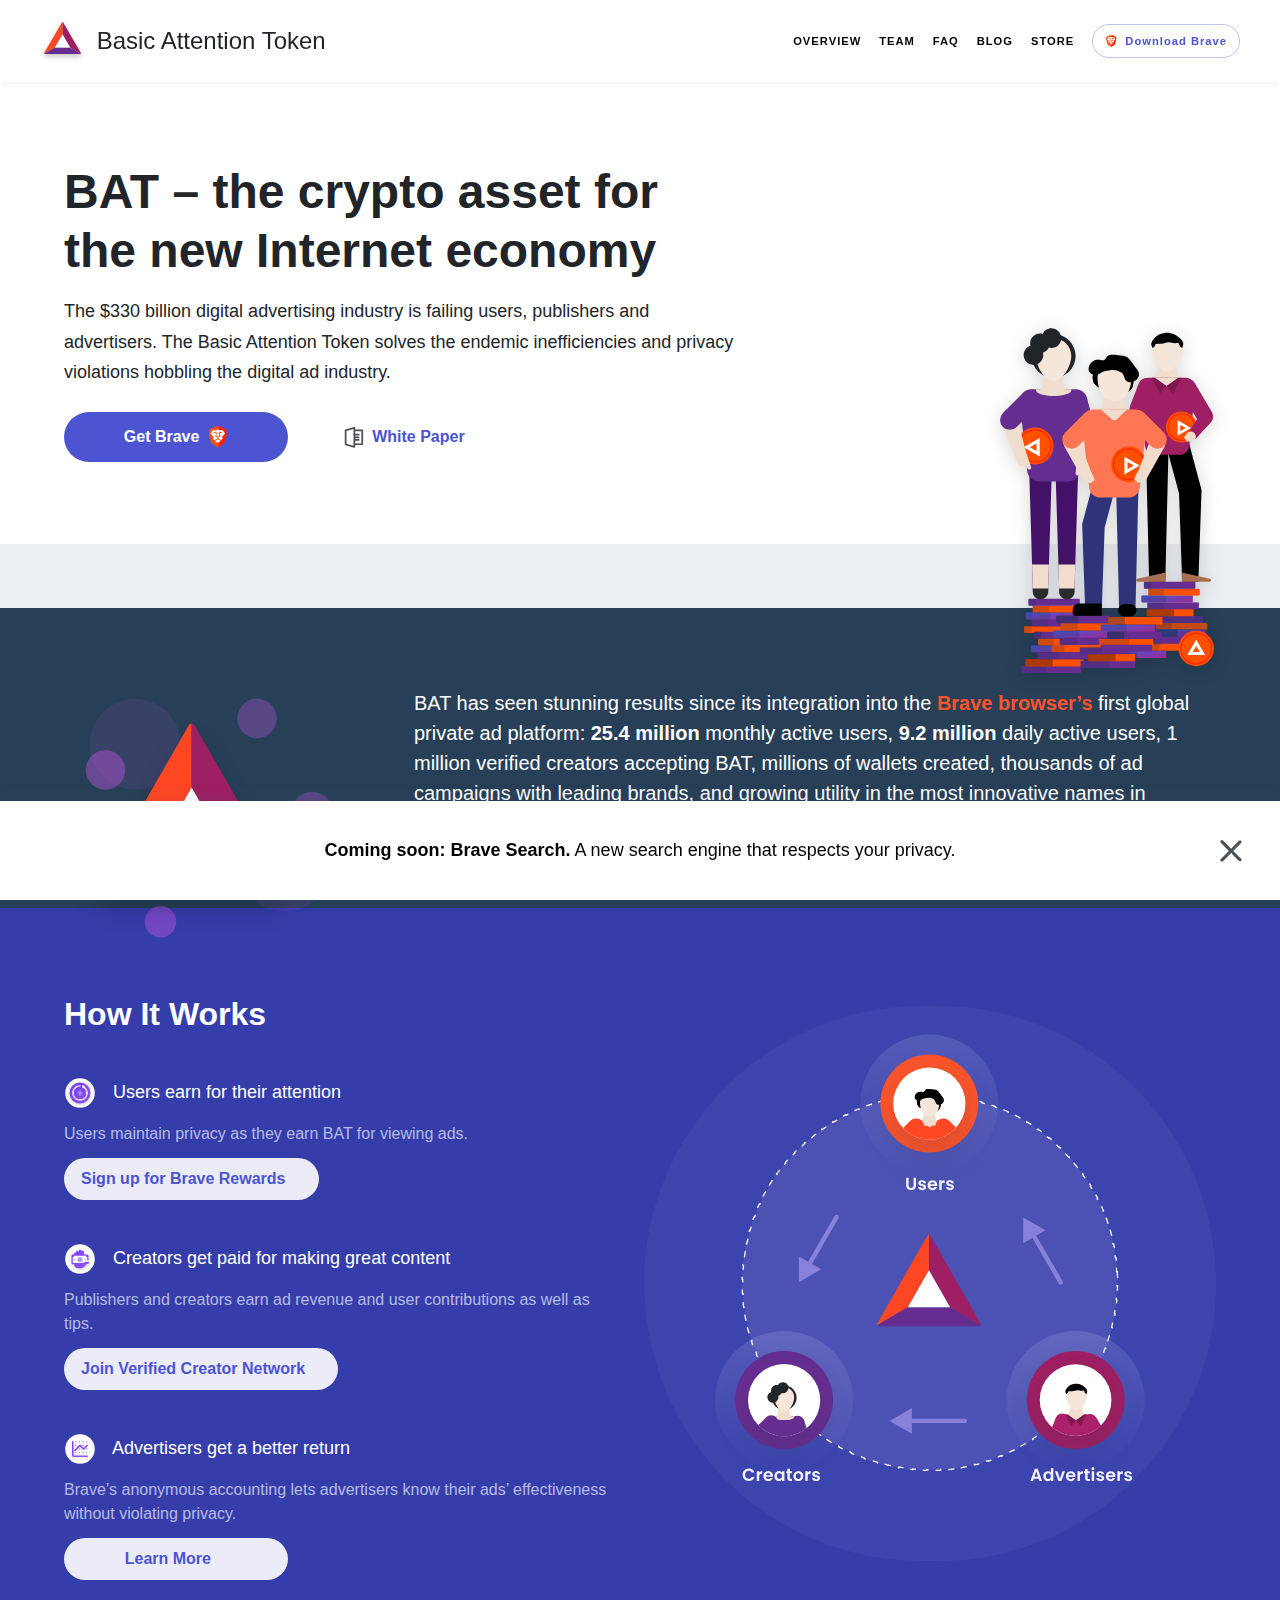
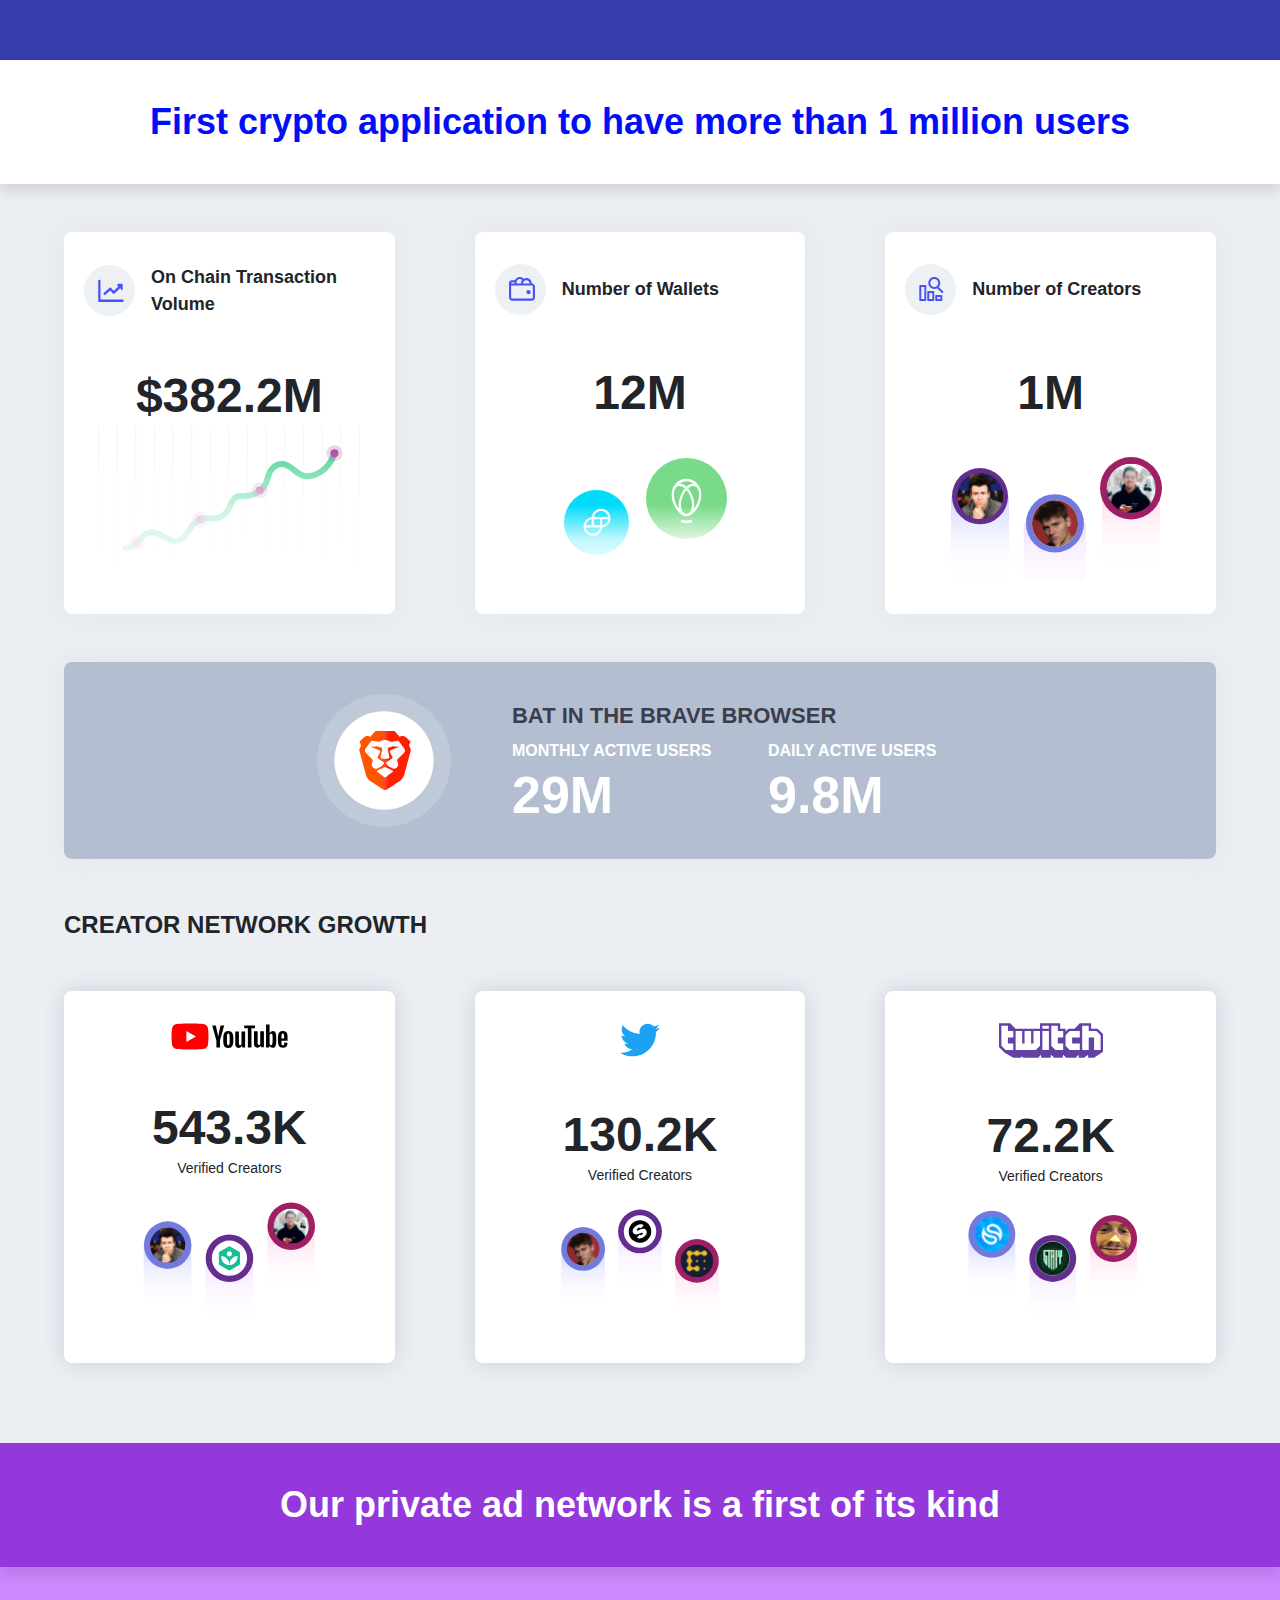
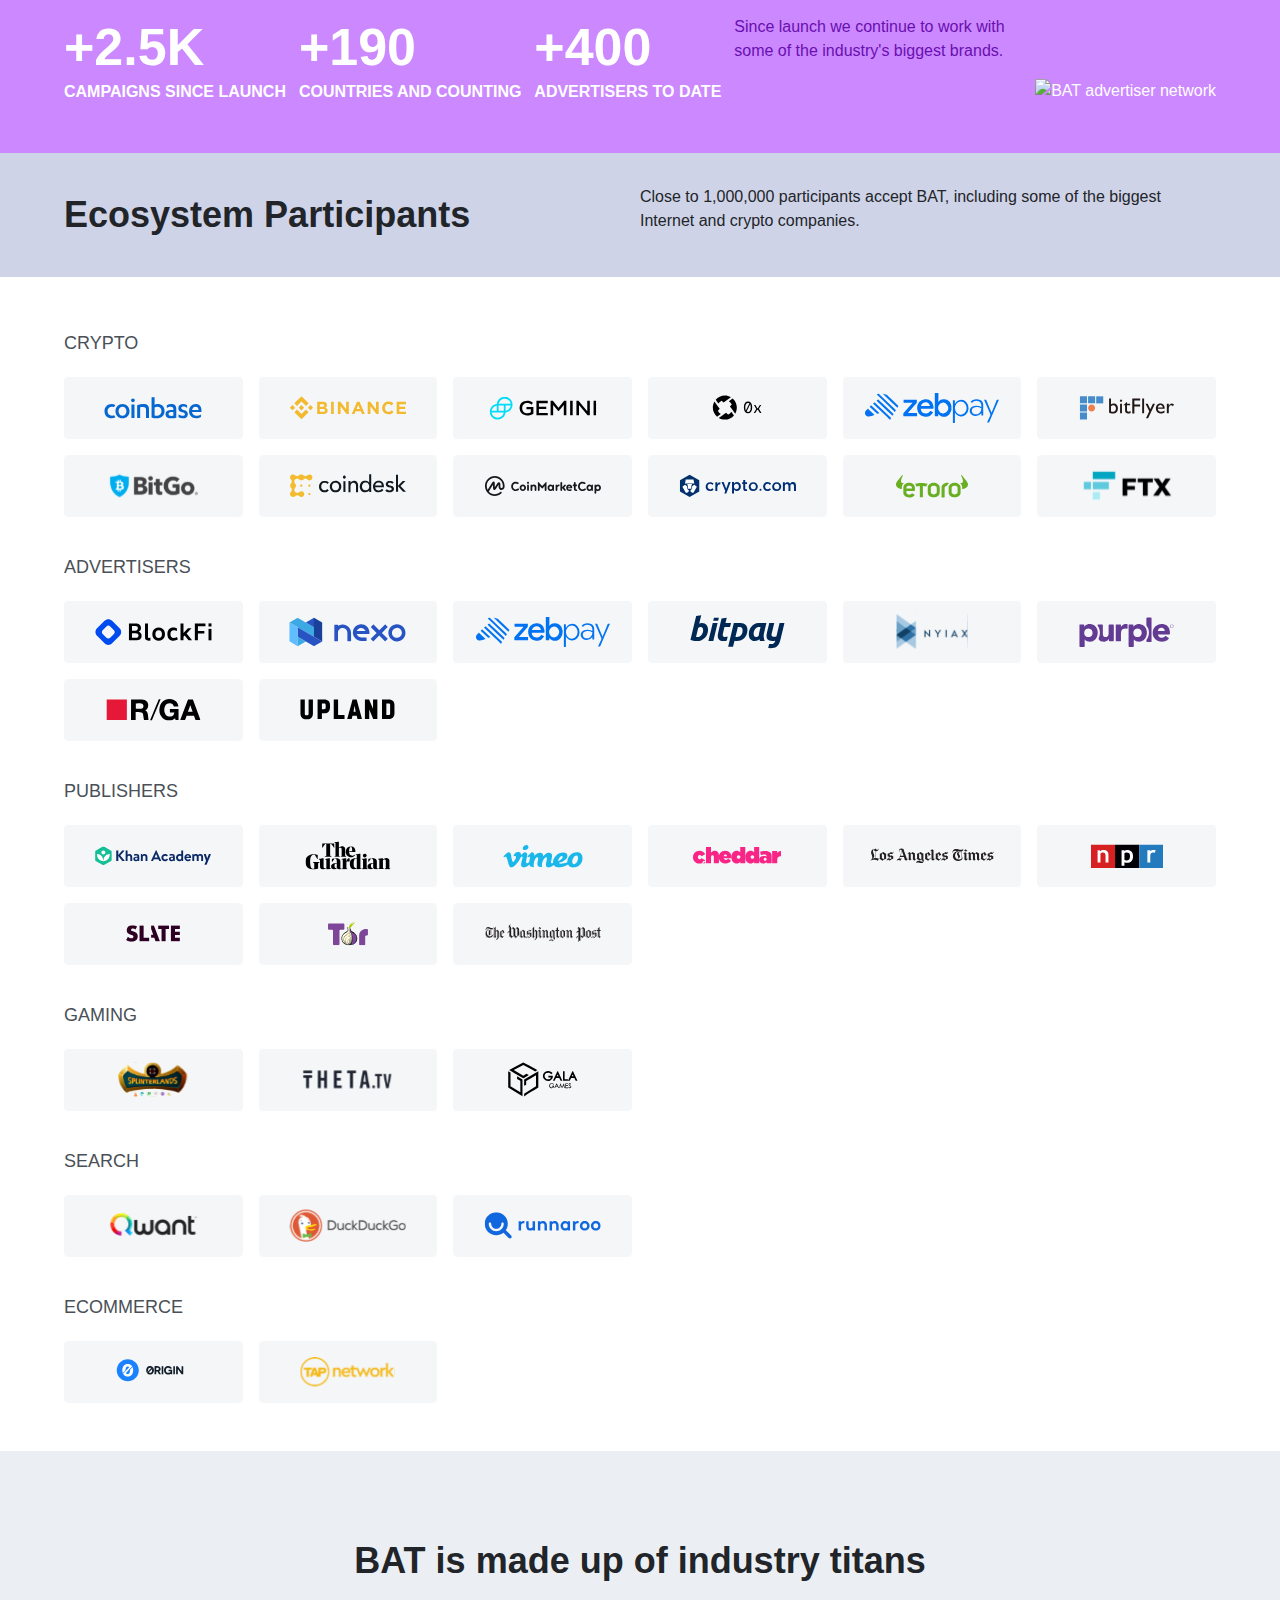
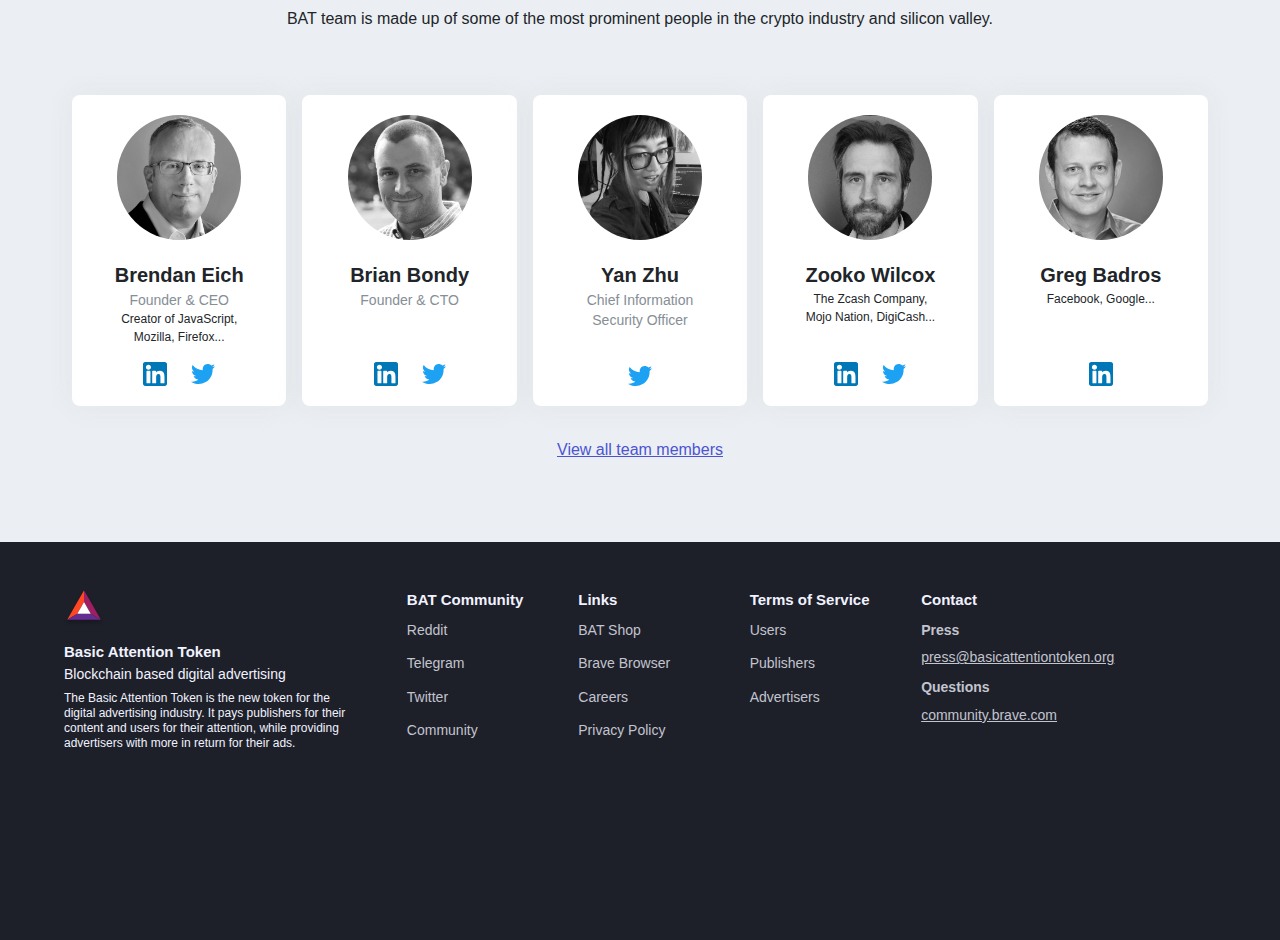
==== docs/index.html @ c5a0301b "Add files via upload" ====
<!DOCTYPE html>
<!-- saved from url=(0032)https://basicattentiontoken.org/ -->
<html lang="en"><head><meta http-equiv="Content-Type" content="text/html; charset=UTF-8">
    <meta name="generator" content="Hugo 0.78.2">

    

    <meta name="description" content="A new token to value user attention on the Internet.">
    <meta property="og:title" content="Basic Attention Token">
    <meta property="og:description" content="A new token to value user attention on the Internet.">
    <meta property="og:type" content="website">
    <meta property="og:url" content="https://basicattentiontoken.org/">
    <meta property="og:locale" content="en">

    <meta property="og:locale:alternate" content="ja">
    <meta property="og:locale:alternate" content="zh">
    <meta property="og:locale:alternate" content="ko">
    <meta property="og:image" content="https://basicattentiontoken.org/static-assets/images/bat-og.png">
    <meta property="og:site_name" content="Basic Attention Token">
    <meta name="twitter:card" content="summary_large_image">
    <meta name="twitter:image" content="https://basicattentiontoken.org/static-assets/images/bat-og.png">
    <meta name="twitter:title" content="Basic Attention Token">
    <meta name="twitter:description" content="A new token to value user attention on the Internet.">
    <meta name="twitter:site" content="@brave">
    <meta name="twitter:creator" content="@brave">

    <meta itemprop="name" content="Basic Attention Token">
    <meta itemprop="description" content="A new token to value user attention on the Internet.">

    <link rel="alternate" href="https://basicattentiontoken.org/" hreflang="en">
    <link rel="alternate" href="https://basicattentiontoken.org/ja/" hreflang="ja">
    <link rel="alternate" href="https://basicattentiontoken.org/zh/" hreflang="zh">
    <link rel="alternate" href="https://basicattentiontoken.org/ko/" hreflang="ko">
    <meta name="canonical" content="https://basicattentiontoken.org/">
    <meta name="viewport" content="width=device-width, initial-scale=1.0">
    <title>Basic Attention Token</title>

    <link rel="icon" href="https://basicattentiontoken.org/static-assets/images/bat-favicon.png">

    <link rel="preload" as="font" type="font/woff2" crossorigin="anonymous" href="https://basicattentiontoken.org/static-assets/fonts/poppins-500-0efda0ed49.woff2">
    <link rel="preload" as="font" type="font/woff2" crossorigin="anonymous" href="https://basicattentiontoken.org/static-assets/fonts/poppins-600-1ce41475de.woff2">
    <link rel="preload" as="font" type="font/woff2" crossorigin="anonymous" href="https://basicattentiontoken.org/static-assets/fonts/poppins-400-2a0bc150a3.woff2">
    <link rel="preload" as="font" type="font/woff2" crossorigin="anonymous" href="https://basicattentiontoken.org/static-assets/fonts/poppins-200-991118dbb6.woff2">
    <script>
      try {
        new FontFace(
          "poppins__subset",
          "url(/static-assets/fonts/poppins-500-0efda0ed49.woff2) format('woff2'), url(/static-assets/fonts/poppins-500-d1fa3ebb2b.woff) format('woff')",
          { "font-weight": 500 }
        ).load(),
          new FontFace(
            "poppins__subset",
            "url(/static-assets/fonts/poppins-600-1ce41475de.woff2) format('woff2'), url(/static-assets/fonts/poppins-600-4835de8809.woff) format('woff')",
            { "font-weight": 600 }
          ).load(),
          new FontFace(
            "poppins__subset",
            "url(/static-assets/fonts/poppins-400-2a0bc150a3.woff2) format('woff2'), url(/static-assets/fonts/poppins-400-407fcc98bd.woff) format('woff')",
            {}
          ).load(),
          new FontFace(
            "poppins__subset",
            "url(/static-assets/fonts/poppins-200-991118dbb6.woff2) format('woff2'), url(/static-assets/fonts/poppins-200-1b106be7a9.woff) format('woff')",
            { "font-weight": 200 }
          ).load();
      } catch (e) {}
    </script>
    <link rel="stylesheet" href="./Basic Attention Token_files/fonts-6e08934a06.css">
    <link href="./Basic Attention Token_files/main.en.min.css" rel="stylesheet">
    <noscript>
      <link href="/static-assets/css/noscript.min.css" rel="stylesheet" />
    </noscript>
  <script data-dapp-detection="">!function(){let e=!1;function n(){if(!e){const n=document.createElement("meta");n.name="dapp-detected",document.head.appendChild(n),e=!0}}if(window.hasOwnProperty("ethereum")){if(window.__disableDappDetectionInsertion=!0,void 0===window.ethereum)return;n()}else{var t=window.ethereum;Object.defineProperty(window,"ethereum",{configurable:!0,enumerable:!1,set:function(e){window.__disableDappDetectionInsertion||n(),t=e},get:function(){if(!window.__disableDappDetectionInsertion){const e=arguments.callee;e&&e.caller&&e.caller.toString&&-1!==e.caller.toString().indexOf("getOwnPropertyNames")||n()}return t}})}}();</script></head>
  <body class="home-page">
    <header class="c:site-header">
      <div class="o:container md:px-10 flex justify-end items-center h-full">
        <a class="mr-auto flex items-center w-full" href="https://basicattentiontoken.org/">
          <img class="h-10 inline-block pr-3" src="./Basic Attention Token_files/bat-logo.svg" alt="Basic Attention Token logo">
          <span class="normal-case text-light-01 text-h5 xxs:text-h4 font-medium">Basic Attention Token</span>
        </a>

        <button class="mobile-menu-toggle text-xl leading-none focus:outline-none focus:text-interactive-05 lg:hidden transform rotate-90">
          |||
        </button>
        <nav id="site-nav" class="c:site-nav collapsed lg:uncollapsed lg:w-auto border-t-4 border-interactive-05 lg:border-none">
          <ul>
            <li class="c:nav-item">
              <a class="c:nav-item__link" href="https://basicattentiontoken.org/">overview</a>
              <ul class="c:site-nav__sub-menu">
                <li class="c:nav-item">
                  <a class="c:nav-item__link" href="https://basicattentiontoken.org/#how-it-works">How It Works</a>
                </li>

                <li class="c:nav-item">
                  <a class="c:nav-item__link" href="https://basicattentiontoken.org/#bat-utility">BAT Utility</a>
                </li>

                <li class="c:nav-item">
                  <a class="c:nav-item__link" href="https://basicattentiontoken.org/#ad-network">Ad Network</a>
                </li>

                <li class="c:nav-item">
                  <a class="c:nav-item__link" href="https://basicattentiontoken.org/#participants">Participants</a>
                </li>
              </ul>
            </li>

            <li class="c:nav-item"><a class="c:nav-item__link" href="https://basicattentiontoken.org/team/">team</a></li>

            <li class="c:nav-item"><a class="c:nav-item__link" href="https://basicattentiontoken.org/faq/">faq</a></li>

            <li class="c:nav-item"><a class="c:nav-item__link" href="https://basicattentiontoken.org/blog/">blog</a></li>

            <li class="c:nav-item">
              <a class="c:nav-item__link" href="https://store.brave.com/" target="_blank">store</a>
            </li>

            <li class="c:nav-item">
              <a class="c:btn c:btn--nav-bar c:nav-item__link" href="https://brave.com/download/" target="_blank"><img class="c:btn__icon" src="./Basic Attention Token_files/brave-icon.svg"> Download Brave</a>
            </li>
          </ul>
        </nav>
      </div>
    </header>
    <main class="site-main">
      <section class="c:home-hero">
        <div class="c:home-hero__container o:container o:container--small flex flex-wrap items-start">
          <div class="c:home-hero__body">
            <h1 class="c:home-hero__title w-full">BAT – the crypto asset for the new Internet economy</h1>
            <p class="c:home-hero__body-text w-full">
              The $330 billion digital advertising industry is failing users, publishers and advertisers. The Basic
              Attention Token solves the endemic inefficiencies and privacy violations hobbling the digital ad industry.
            </p>
            <a href="https://brave.com/download/" target="_blank" class="c:btn c:btn--primary mb-6 sm:mb-0 xs:mr-1">Get Brave <img class="c:btn__icon c:btn__icon--right" src="./Basic Attention Token_files/brave-icon.svg"></a>
            <a href="https://basicattentiontoken.org/static-assets/documents/BasicAttentionTokenWhitePaper-4.pdf" target="_blank" class="c:btn"><img class="c:btn__icon" src="./Basic Attention Token_files/white-paper-icon-alt.svg" alt=""> White Paper</a>
          </div>

          <img class="c:home-hero__graphic" src="./Basic Attention Token_files/hero-graphic-people.svg">
        </div>

        <div class="bg-light-03 py-8"></div>

        <div class="c:home-hero__tease pt-20">
          <div class="o:container o:container--small flex relative">
            <img class="-mb-20 hidden md:block" src="./Basic Attention Token_files/graphic-bat.svg">
            <p class="md:pl-20">
              BAT has seen stunning results since its integration into the
              <a class="text-interactive-02 font-semibold" target="_blank" href="https://brave.com/download/">Brave browser’s</a>
              first global private ad platform: <strong>25.4 million</strong> monthly active users,
              <strong>9.2 million</strong> daily active users, 1 million verified creators accepting BAT, millions of
              wallets created, thousands of ad campaigns with leading brands, and growing utility in the most innovative
              names in blockchain gaming. The results make BAT one of the most, if not the most, successful alt–coin
              projects to date.
            </p>
          </div>
        </div>
      </section>

      <section id="how-it-works" class="bg-interactive-04 py-20 text-white">
        <div class="w-10/12 mx-auto md:o:container md:o:container--small grid grid-cols-1 grid-flow-row sm:grid-cols-2">
          <h2 class="c:hiw__heading pb-8 text-center sm:text-left">How It Works</h2>

          <article class="pb-10 sm:pr-6">
            <h3 class="font-medium text-lg pb-3">
              <img class="inline pr-3" src="./Basic Attention Token_files/history-icon.svg"> Users earn for their attention
            </h3>
            <p class="c:hiw__blurb pb-3">Users maintain privacy as they earn BAT for viewing ads.</p>
            <a href="https://brave.com/brave-rewards/" target="_blank" class="c:btn c:btn--small bg-opacity-90 bg-white u:icon u:icon--view-more">Sign up for Brave Rewards</a>
          </article>

          <article class="pb-10 sm:pr-6">
            <h3 class="font-medium text-lg pb-3">
              <img class="inline pr-3" src="./Basic Attention Token_files/money-icon.svg"> Creators get paid for making great
              content
            </h3>
            <p class="c:hiw__blurb pb-3">
              Publishers and creators earn ad revenue and user contributions as well as tips.
            </p>
            <a href="https://creators.brave.com/" target="_blank" class="c:btn c:btn--small bg-opacity-90 bg-white u:icon u:icon--view-more">Join Verified Creator Network</a>
          </article>

          <article class="lg:pr-6">
            <h3 class="font-medium text-lg pb-3">
              <img class="inline pr-3" src="./Basic Attention Token_files/velocity-icon-white.svg"> Advertisers get a better
              return
            </h3>
            <p class="c:hiw__blurb pb-3">
              Brave’s anonymous accounting lets advertisers know their ads’ effectiveness without violating privacy.
            </p>
            <a href="https://brave.com/brave-ads/casestudies/" target="_blank" class="c:btn c:btn--small bg-opacity-90 bg-white u:icon u:icon--view-more">Learn More</a>
          </article>

          <div class="row-start-2 sm:row-start-1 sm:row-end-3 lg:row-end-5 sm:col-start-2 flex justify-center items-start lg:justify-end sm:items-center">
            <img class="w-2/3 sm:w-4/5 lg:w-auto pb-10 lg:pb-0" src="./Basic Attention Token_files/graphic-ecosystem.svg" alt="BAT ecosystem">
          </div>
        </div>
      </section>

      <section id="bat-utility" class="bg-light-03">
        <div class="bg-white shadow-md">
          <h2 class="o:container o:container--small text-interactive-04-bright py-8 text-center">
            First crypto application to have more than 1 million users
          </h2>
        </div>

        <div class="w-10/12 mx-auto md:o:container md:o:container--small py-12 grid grid-flow-row md:grid-cols-3 gap-x-10 lg:gap-x-20 gap-y-12">
          <article class="c:card c:card__hover-trigger" ontouchstart="">
            <div class="c:card__header">
              <img class="inline" src="./Basic Attention Token_files/growth-icon.svg">
              <h3 class="c:card__heading">On Chain Transaction Volume</h3>
            </div>
            <p class="c:card__body pt-12">$382.2M</p>
            <img class="c:card__image" src="./Basic Attention Token_files/graphic-chart.svg">

            <div class="c:card__hover">
              <p class="font-semibold uppercase text-sm pr-5">Share it on</p>
              <a class="pr-2" href="https://twitter.com/intent/tweet?text=Check%20out%20this%20cool%20information%20about%20%24BAT%20and%20Brave.&amp;via=AttentionToken&amp;url=https%3a%2f%2fbasicattentiontoken.org%2fshare-transactions%2f" target="_blank">
                <img width="40" height="40" src="./Basic Attention Token_files/share-twitter.svg" alt="Share on Twitter">
              </a>
              <a class="pr-2" href="https://reddit.com/submit?url=https%3a%2f%2fbasicattentiontoken.org%2fstatic-assets%2fshareable-graphics%2fshare-transactions.png&amp;title=Check%20out%20this%20cool%20information%20about%20%24BAT%20and%20Brave." target="_blank">
                <img width="40" height="40" src="./Basic Attention Token_files/share-reddit.svg" alt="Share on Reddit">
              </a>
              <a href="https://t.me/share/url?url=https%3a%2f%2fbasicattentiontoken.org%2fstatic-assets%2fshareable-graphics%2fshare-transactions.png&amp;text=Check%20out%20this%20cool%20information%20about%20%24BAT%20and%20Brave." target="_blank">
                <img width="40" height="40" src="./Basic Attention Token_files/share-telegram.svg" alt="Share on Telegram">
              </a>
            </div>
          </article>

          <article class="c:card c:card__hover-trigger" ontouchstart="">
            <div class="c:card__header">
              <img class="inline" src="./Basic Attention Token_files/wallet-icon.svg">
              <h3 class="c:card__heading">Number of Wallets</h3>
            </div>
            <p class="c:card__body pt-12">12M</p>
            <img class="c:card__image" src="./Basic Attention Token_files/graphic-wallet-logos.svg">

            <div class="c:card__hover">
              <p class="font-semibold uppercase text-sm pr-5">Share it on</p>
              <a class="pr-2" href="https://twitter.com/intent/tweet?text=Check%20out%20this%20cool%20information%20about%20%24BAT%20and%20Brave.&amp;via=AttentionToken&amp;url=https%3a%2f%2fbasicattentiontoken.org%2fshare-wallets%2f" target="_blank">
                <img width="40" height="40" src="./Basic Attention Token_files/share-twitter.svg" alt="Share on Twitter">
              </a>
              <a class="pr-2" href="https://reddit.com/submit?url=https%3a%2f%2fbasicattentiontoken.org%2fstatic-assets%2fshareable-graphics%2fshare-wallets.png&amp;title=Check%20out%20this%20cool%20information%20about%20%24BAT%20and%20Brave." target="_blank">
                <img width="40" height="40" src="./Basic Attention Token_files/share-reddit.svg" alt="Share on Reddit">
              </a>
              <a href="https://t.me/share/url?url=https%3a%2f%2fbasicattentiontoken.org%2fstatic-assets%2fshareable-graphics%2fshare-wallets.png&amp;text=Check%20out%20this%20cool%20information%20about%20%24BAT%20and%20Brave." target="_blank">
                <img width="40" height="40" src="./Basic Attention Token_files/share-telegram.svg" alt="Share on Telegram">
              </a>
            </div>
          </article>

          <article class="c:card c:card__hover-trigger" ontouchstart="">
            <div class="c:card__header">
              <img class="inline" src="./Basic Attention Token_files/chart-icon.svg">
              <h3 class="c:card__heading">Number of Creators</h3>
            </div>
            <p class="c:card__body pt-12">1M</p>
            <img class="c:card__image" src="./Basic Attention Token_files/graphic-avatars-social.svg">

            <div class="c:card__hover">
              <p class="font-semibold uppercase text-sm pr-5">Share it on</p>
              <a class="pr-2" href="https://twitter.com/intent/tweet?text=Check%20out%20this%20cool%20information%20about%20%24BAT%20and%20Brave.&amp;via=AttentionToken&amp;url=https%3a%2f%2fbasicattentiontoken.org%2fshare-creators-total%2f" target="_blank">
                <img width="40" height="40" src="./Basic Attention Token_files/share-twitter.svg" alt="Share on Twitter">
              </a>
              <a class="pr-2" href="https://reddit.com/submit?url=https%3a%2f%2fbasicattentiontoken.org%2fstatic-assets%2fshareable-graphics%2fshare-creators-total.png&amp;title=Check%20out%20this%20cool%20information%20about%20%24BAT%20and%20Brave." target="_blank">
                <img width="40" height="40" src="./Basic Attention Token_files/share-reddit.svg" alt="Share on Reddit">
              </a>
              <a href="https://t.me/share/url?url=https%3a%2f%2fbasicattentiontoken.org%2fstatic-assets%2fshareable-graphics%2fshare-creators-total.png&amp;text=Check%20out%20this%20cool%20information%20about%20%24BAT%20and%20Brave." target="_blank">
                <img width="40" height="40" src="./Basic Attention Token_files/share-telegram.svg" alt="Share on Telegram">
              </a>
            </div>
          </article>

          <article class="c:card c:card__hover-trigger text-center xs:text-left py-8 flex-row flex-wrap text-white bg-dark-overlay col-span-full md:grid md:grid-cols-3 md:px-20 lg:px-48" ontouchstart="">
            <div class="w-full pb-4 xs:w-auto md:pb-0 md:row-span-2">
              <img class="h-12 md:h-full mx-auto" src="./Basic Attention Token_files/brave-icon-circle-alt.svg" alt="Brave logo">
            </div>

            <h3 class="c:card__heading w-full xs:w-auto leading-snug mb-4 xs:leading-loose xs:ml-2 md:m-0 md:col-span-2 text-dark-04 text-xl">
              BAT IN THE BRAVE BROWSER
            </h3>

            <div class="w-full mb-6 xs:mb-0 md-sm:pl-16 xs:w-1/2 md:w-auto md:pl-0 md:border-none xs:border-r xs:border-divider-01">
              <h3 class="c:stat__label">Monthly Active Users</h3>
              <p class="c:stat__value">29M</p>
            </div>

            <div class="w-full pl-4 md-sm:pl-16 xs:w-1/2 md:w-auto md:pl-0">
              <h3 class="c:stat__label">Daily Active Users</h3>
              <p class="c:stat__value">9.8M</p>
            </div>

            <div class="c:card__hover c:card__hover--light">
              <p class="font-semibold uppercase text-sm pr-5">Share it on</p>
              <a class="pr-2" href="https://twitter.com/intent/tweet?text=Check%20out%20this%20cool%20information%20about%20%24BAT%20and%20Brave.&amp;via=AttentionToken&amp;url=https%3a%2f%2fbasicattentiontoken.org%2fshare-browser-users%2f" target="_blank">
                <img width="40" height="40" src="./Basic Attention Token_files/share-twitter.svg" alt="Share on Twitter">
              </a>
              <a class="pr-2" href="https://reddit.com/submit?url=https%3a%2f%2fbasicattentiontoken.org%2fstatic-assets%2fshareable-graphics%2fshare-browser-users.png&amp;title=Check%20out%20this%20cool%20information%20about%20%24BAT%20and%20Brave." target="_blank">
                <img width="40" height="40" src="./Basic Attention Token_files/share-reddit.svg" alt="Share on Reddit">
              </a>
              <a href="https://t.me/share/url?url=https%3a%2f%2fbasicattentiontoken.org%2fstatic-assets%2fshareable-graphics%2fshare-browser-users.png&amp;text=Check%20out%20this%20cool%20information%20about%20%24BAT%20and%20Brave." target="_blank">
                <img width="40" height="40" src="./Basic Attention Token_files/share-telegram.svg" alt="Share on Telegram">
              </a>
            </div>
          </article>
        </div>
      </section>

      <section id="creator-network" class="bg-light-03">
        <div class="w-10/12 mx-auto md:o:container md:o:container--small pb-20 grid grid-flow-row md:grid-cols-3 gap-x-10 lg:gap-x-20 gap-y-12">
          <h2 class="uppercase text-h4 col-span-full">Creator Network Growth</h2>

          <article class="c:card c:card--dark-shadow c:card__hover-trigger" ontouchstart="">
            <div class="c:card__header">
              <img class="xs:w-40 md:w-auto mx-auto xs:mx-0 md:mx-auto" src="./Basic Attention Token_files/logo-youtube.svg" alt="YouTube logo">
            </div>
            <div class="c:card__body flex flex-wrap w-full">
              <div class="pt-12 mx-auto xs:mx-0 md:mx-auto">
                <p>543.3K</p>
                <p class="text-sm font-normal">Verified Creators</p>
              </div>
              <img class="c:card__image c:card__avatar-graphic" src="./Basic Attention Token_files/graphic-avatars-youtube.svg">

              <div class="c:card__hover">
                <p class="font-semibold uppercase text-sm pr-5">Share it on</p>
                <a class="pr-2" href="https://twitter.com/intent/tweet?text=Check%20out%20this%20cool%20information%20about%20%24BAT%20and%20Brave.&amp;via=AttentionToken&amp;url=https%3a%2f%2fbasicattentiontoken.org%2fshare-creators-youtube%2f" target="_blank">
                  <img width="40" height="40" src="./Basic Attention Token_files/share-twitter.svg" alt="Share on Twitter">
                </a>
                <a class="pr-2" href="https://reddit.com/submit?url=https%3a%2f%2fbasicattentiontoken.org%2fstatic-assets%2fshareable-graphics%2fshare-creators-youtube.png&amp;title=Check%20out%20this%20cool%20information%20about%20%24BAT%20and%20Brave." target="_blank">
                  <img width="40" height="40" src="./Basic Attention Token_files/share-reddit.svg" alt="Share on Reddit">
                </a>
                <a href="https://t.me/share/url?url=https%3a%2f%2fbasicattentiontoken.org%2fstatic-assets%2fshareable-graphics%2fshare-creators-youtube.png&amp;text=Check%20out%20this%20cool%20information%20about%20%24BAT%20and%20Brave." target="_blank">
                  <img width="40" height="40" src="./Basic Attention Token_files/share-telegram.svg" alt="Share on Telegram">
                </a>
              </div>
            </div>
          </article>

          <article class="c:card c:card--dark-shadow c:card__hover-trigger" ontouchstart="">
            <div class="c:card__header">
              <img class="xs:w-12 md:w-auto mx-auto xs:mx-0 md:mx-auto" src="./Basic Attention Token_files/logo-twitter.svg" alt="Twitter logo">
            </div>
            <div class="c:card__body flex flex-wrap w-full">
              <div class="pt-12 mx-auto xs:mx-0 md:mx-auto">
                <p>130.2K</p>
                <p class="text-sm font-normal">Verified Creators</p>
              </div>
              <img class="c:card__image c:card__avatar-graphic" src="./Basic Attention Token_files/graphic-avatars-twitter.svg">

              <div class="c:card__hover">
                <p class="font-semibold uppercase text-sm pr-5">Share it on</p>
                <a class="pr-2" href="https://twitter.com/intent/tweet?text=Check%20out%20this%20cool%20information%20about%20%24BAT%20and%20Brave.&amp;via=AttentionToken&amp;url=https%3a%2f%2fbasicattentiontoken.org%2fshare-creators-twitter%2f" target="_blank">
                  <img width="40" height="40" src="./Basic Attention Token_files/share-twitter.svg" alt="Share on Twitter">
                </a>
                <a class="pr-2" href="https://reddit.com/submit?url=https%3a%2f%2fbasicattentiontoken.org%2fstatic-assets%2fshareable-graphics%2fshare-creators-twitter.png&amp;title=Check%20out%20this%20cool%20information%20about%20%24BAT%20and%20Brave." target="_blank">
                  <img width="40" height="40" src="./Basic Attention Token_files/share-reddit.svg" alt="Share on Reddit">
                </a>
                <a href="https://t.me/share/url?url=https%3a%2f%2fbasicattentiontoken.org%2fstatic-assets%2fshareable-graphics%2fshare-creators-twitter.png&amp;text=Check%20out%20this%20cool%20information%20about%20%24BAT%20and%20Brave." target="_blank">
                  <img width="40" height="40" src="./Basic Attention Token_files/share-telegram.svg" alt="Share on Telegram">
                </a>
              </div>
            </div>
          </article>

          <article class="c:card c:card--dark-shadow c:card__hover-trigger" ontouchstart="">
            <div class="c:card__header">
              <img class="xs:w-40 md:w-auto mx-auto xs:mx-0 md:mx-auto" src="./Basic Attention Token_files/logo-twitch.svg" alt="Twitch logo">
            </div>
            <div class="c:card__body flex flex-wrap w-full">
              <div class="pt-12 mx-auto xs:mx-0 md:mx-auto">
                <p>72.2K</p>
                <p class="text-sm font-normal">Verified Creators</p>
              </div>
              <img class="c:card__image c:card__avatar-graphic" src="./Basic Attention Token_files/graphic-avatars-twitch.svg">

              <div class="c:card__hover">
                <p class="font-semibold uppercase text-sm pr-5">Share it on</p>
                <a class="pr-2" href="https://twitter.com/intent/tweet?text=Check%20out%20this%20cool%20information%20about%20%24BAT%20and%20Brave.&amp;via=AttentionToken&amp;url=https%3a%2f%2fbasicattentiontoken.org%2fshare-creators-twitch%2f" target="_blank">
                  <img width="40" height="40" src="./Basic Attention Token_files/share-twitter.svg" alt="Share on Twitter">
                </a>
                <a class="pr-2" href="https://reddit.com/submit?url=https%3a%2f%2fbasicattentiontoken.org%2fstatic-assets%2fshareable-graphics%2fshare-creators-twitch.png&amp;title=Check%20out%20this%20cool%20information%20about%20%24BAT%20and%20Brave." target="_blank">
                  <img width="40" height="40" src="./Basic Attention Token_files/share-reddit.svg" alt="Share on Reddit">
                </a>
                <a href="https://t.me/share/url?url=https%3a%2f%2fbasicattentiontoken.org%2fstatic-assets%2fshareable-graphics%2fshare-creators-twitch.png&amp;text=Check%20out%20this%20cool%20information%20about%20%24BAT%20and%20Brave." target="_blank">
                  <img width="40" height="40" src="./Basic Attention Token_files/share-telegram.svg" alt="Share on Telegram">
                </a>
              </div>
            </div>
          </article>
        </div>
      </section>

      <section id="ad-network" class="bg-purple-03 text-white">
        <div class="bg-purple-02 shadow-md">
          <h2 class="o:container o:container--small py-8 text-center">Our private ad network is a first of its kind</h2>
        </div>

        <div class="w-10/12 mx-auto md:o:container md:o:container--small py-12 flex flex-wrap justify-between">
          <div class="w-full xs:w-1/3 md:w-auto">
            <p class="c:stat__value">+2.5K</p>
            <h3 class="c:stat__label">Campaigns since launch</h3>
          </div>

          <div class="w-full xs:w-1/3 md:w-auto">
            <p class="c:stat__value">+190</p>
            <h3 class="c:stat__label">countries and counting</h3>
          </div>

          <div class="w-full xs:w-1/3 md:w-auto">
            <p class="c:stat__value">+400</p>
            <h3 class="c:stat__label">Advertisers to date</h3>
          </div>

          <p class="text-purple-01 w-full pt-6 lg:pt-0 lg:w-1/4">
            Since launch we continue to work with some of the industry's biggest brands.
          </p>

          <picture>
            <source media="(min-width: 821px)" srcset="/static-assets/images/graphic-brand-thumbnails-desktop.svg">
            <source media="(min-width: 0px)" srcset="/static-assets/images/graphic-brand-thumbnails-tablet.svg">
            <img class="w-full pt-16" src="./Basic Attention Token_files/graphic-brand-thumbnails-desktop.svg" alt="BAT advertiser network">
          </picture>
        </div>
      </section>

      <section id="participants" class="bg-white">
        <div class="bg-gray-unique">
          <div class="o:container o:container--small py-8 flex justify-center flex-wrap">
            <h2 class="w=full sm:w-1/2">Ecosystem Participants</h2>
            <p class="w=full sm:w-1/2">
              Close to 1,000,000 participants accept BAT, including some of the biggest Internet and crypto companies.
            </p>
          </div>
        </div>

        <div class="w-10/12 mx-auto md:o:container md:o:container--small py-12">
          <div class="c:participant-category">
            <h3 class="text-lg text-light-02 font-medium uppercase col-span-full">Crypto</h3>

            <div class="c:participant-category__logo">
              <img src="./Basic Attention Token_files/logo-coinbase.svg" alt="Coinbase logo">
            </div>

            <div class="c:participant-category__logo">
              <img src="./Basic Attention Token_files/logo-binance.svg" alt="Binance logo">
            </div>

            <div class="c:participant-category__logo">
              <img src="./Basic Attention Token_files/logo-gemini.svg" alt="Gemini logo">
            </div>

            <div class="c:participant-category__logo">
              <img src="./Basic Attention Token_files/logo-0x.svg" alt="0x logo">
            </div>

            <div class="c:participant-category__logo">
              <img src="./Basic Attention Token_files/logo-zebpay.svg" alt="Zebpay logo">
            </div>

            <div class="c:participant-category__logo">
              <img src="./Basic Attention Token_files/logo-bitflyer.svg" alt="Bitflyer logo">
            </div>

            <div class="c:participant-category__logo">
              <img src="./Basic Attention Token_files/logo-bitgo.svg" alt="Bitgo logo">
            </div>

            <div class="c:participant-category__logo">
              <img src="./Basic Attention Token_files/logo-coindesk.svg" alt="Coindesk logo">
            </div>

            <div class="c:participant-category__logo">
              <img src="./Basic Attention Token_files/logo-coinmarketcap.svg" alt="Coinmarketcap logo">
            </div>

            <div class="c:participant-category__logo">
              <img src="./Basic Attention Token_files/logo-cryptodotcom.svg" alt="Cryptodotcom logo">
            </div>

            <div class="c:participant-category__logo">
              <img src="./Basic Attention Token_files/logo-etoro.svg" alt="Etoro logo">
            </div>

            <div class="c:participant-category__logo">
              <img src="./Basic Attention Token_files/logo-FTX.svg" alt="FTX logo">
            </div>
          </div>

          <div class="c:participant-category">
            <h3 class="text-lg text-light-02 font-medium uppercase col-span-full">Advertisers</h3>

            <div class="c:participant-category__logo">
              <img src="./Basic Attention Token_files/logo-blockfi.svg" alt="Blockfi logo">
            </div>

            <div class="c:participant-category__logo">
              <img src="./Basic Attention Token_files/logo-nexo.svg" alt="Nexo logo">
            </div>

            <div class="c:participant-category__logo">
              <img src="./Basic Attention Token_files/logo-zebpay.svg" alt="Zebpay logo">
            </div>

            <div class="c:participant-category__logo">
              <img src="./Basic Attention Token_files/logo-bitpay.svg" alt="Bitpay logo">
            </div>

            <div class="c:participant-category__logo">
              <img src="./Basic Attention Token_files/logo-nyiax.svg" alt="Nyiax logo">
            </div>

            <div class="c:participant-category__logo">
              <img src="./Basic Attention Token_files/logo-purple.svg" alt="Purple logo">
            </div>

            <div class="c:participant-category__logo">
              <img src="./Basic Attention Token_files/logo-RGA.svg" alt="RGA logo">
            </div>

            <div class="c:participant-category__logo">
              <img src="./Basic Attention Token_files/logo-upland.svg" alt="Upland logo">
            </div>
          </div>

          <div class="c:participant-category">
            <h3 class="text-lg text-light-02 font-medium uppercase col-span-full">Publishers</h3>

            <div class="c:participant-category__logo">
              <img src="./Basic Attention Token_files/logo-khan-academy.svg" alt="Khan-Academy logo">
            </div>

            <div class="c:participant-category__logo">
              <img src="./Basic Attention Token_files/logo-the-guardian.svg" alt="The-Guardian logo">
            </div>

            <div class="c:participant-category__logo">
              <img src="./Basic Attention Token_files/logo-vimeo.svg" alt="Vimeo logo">
            </div>

            <div class="c:participant-category__logo">
              <img src="./Basic Attention Token_files/logo-cheddar.svg" alt="Cheddar logo">
            </div>

            <div class="c:participant-category__logo">
              <img src="./Basic Attention Token_files/logo-la-times.svg" alt="La-Times logo">
            </div>

            <div class="c:participant-category__logo">
              <img src="./Basic Attention Token_files/logo-NPR.svg" alt="NPR logo">
            </div>

            <div class="c:participant-category__logo">
              <img src="./Basic Attention Token_files/logo-slate.svg" alt="Slate logo">
            </div>

            <div class="c:participant-category__logo">
              <img src="./Basic Attention Token_files/logo-tor.svg" alt="Tor logo">
            </div>

            <div class="c:participant-category__logo">
              <img src="./Basic Attention Token_files/logo-washington-post.svg" alt="Washington-Post logo">
            </div>
          </div>

          <div class="c:participant-category">
            <h3 class="text-lg text-light-02 font-medium uppercase col-span-full">Gaming</h3>

            <div class="c:participant-category__logo">
              <img src="./Basic Attention Token_files/logo-splinterlands.svg" alt="Splinterlands logo">
            </div>

            <div class="c:participant-category__logo">
              <img src="./Basic Attention Token_files/logo-theta.svg" alt="Theta logo">
            </div>

            <div class="c:participant-category__logo">
              <img src="./Basic Attention Token_files/logo-gala-games.svg" alt="Gala-Games logo">
            </div>
          </div>

          <div class="c:participant-category">
            <h3 class="text-lg text-light-02 font-medium uppercase col-span-full">Search</h3>

            <div class="c:participant-category__logo">
              <img src="./Basic Attention Token_files/logo-qwant.svg" alt="Qwant logo">
            </div>

            <div class="c:participant-category__logo">
              <img src="./Basic Attention Token_files/logo-duckduckgo.svg" alt="Duckduckgo logo">
            </div>

            <div class="c:participant-category__logo">
              <img src="./Basic Attention Token_files/logo-runnaroo.svg" alt="Runnaroo logo">
            </div>
          </div>

          <div class="c:participant-category">
            <h3 class="text-lg text-light-02 font-medium uppercase col-span-full">ECommerce</h3>

            <div class="c:participant-category__logo">
              <img src="./Basic Attention Token_files/logo-origin-protocol.svg" alt="Origin-Protocol logo">
            </div>

            <div class="c:participant-category__logo">
              <img src="./Basic Attention Token_files/logo-tap-network.svg" alt="Tap-Network logo">
            </div>
          </div>
        </div>
      </section>

      <section id="team" class="c:home__team py-20">
        <div class="o:container text-center grid sm:grid-cols-3 md:grid-cols-5 grid-flow-row gap-4">
          <h2 class="col-span-full">BAT is made up of industry titans</h2>

          <p class="col-span-full pb-12">
            BAT team is made up of some of the most prominent people in the crypto industry and silicon valley.
          </p>

          <div class="c:card c:team-member">
            <img class="c:team-member__image" src="./Basic Attention Token_files/brendan-eich.jpg" alt="Brendan Eich photo">

            <h3 class="c:team-member__name">Brendan Eich</h3>

            <p class="c:team-member__position">Founder &amp; CEO</p>

            <p class="c:team-member__previous">Creator of JavaScript, Mozilla, Firefox...</p>

            <div class="c:team-member__social pt-4">
              <a href="https://linkedin.com/in/brendaneich" target="_blank"><img src="./Basic Attention Token_files/linkedin-icon.svg" alt="View Brendan Eich&#39;s LinkedIn profile"></a>

              <a href="https://twitter.com/brendaneich" target="_blank"><img src="./Basic Attention Token_files/twitter-icon.svg" alt="View Brendan Eich&#39;s Twitter profile"></a>
            </div>
          </div>

          <div class="c:card c:team-member">
            <img class="c:team-member__image" src="./Basic Attention Token_files/brian-bondy.jpg" alt="Brian Bondy photo">

            <h3 class="c:team-member__name">Brian Bondy</h3>

            <p class="c:team-member__position">Founder &amp; CTO</p>

            <div class="c:team-member__social pt-4">
              <a href="https://linkedin.com/in/bbondy" target="_blank"><img src="./Basic Attention Token_files/linkedin-icon.svg" alt="View Brian Bondy&#39;s LinkedIn profile"></a>

              <a href="https://twitter.com/brianbondy" target="_blank"><img src="./Basic Attention Token_files/twitter-icon.svg" alt="View Brian Bondy&#39;s Twitter profile"></a>
            </div>
          </div>

          <div class="c:card c:team-member">
            <img class="c:team-member__image" src="./Basic Attention Token_files/yan-zhu.jpg" alt="Yan Zhu photo">

            <h3 class="c:team-member__name">Yan Zhu</h3>

            <p class="c:team-member__position">Chief Information Security Officer</p>

            <div class="c:team-member__social pt-4">
              <a href="https://twitter.com/bcrypt" target="_blank"><img src="./Basic Attention Token_files/twitter-icon.svg" alt="View Yan Zhu&#39;s Twitter profile"></a>
            </div>
          </div>

          <div class="c:card c:team-member">
            <img class="c:team-member__image" src="./Basic Attention Token_files/zooko-wilcox.jpg" alt="Zooko Wilcox photo">

            <h3 class="c:team-member__name">Zooko Wilcox</h3>

            <p class="c:team-member__position"></p>

            <p class="c:team-member__previous">The Zcash Company, Mojo Nation, DigiCash...</p>

            <div class="c:team-member__social pt-4">
              <a href="https://linkedin.com/in/zookow" target="_blank"><img src="./Basic Attention Token_files/linkedin-icon.svg" alt="View Zooko Wilcox&#39;s LinkedIn profile"></a>

              <a href="https://twitter.com/zooko" target="_blank"><img src="./Basic Attention Token_files/twitter-icon.svg" alt="View Zooko Wilcox&#39;s Twitter profile"></a>
            </div>
          </div>

          <div class="c:card c:team-member">
            <img class="c:team-member__image" src="./Basic Attention Token_files/greg-badros.jpg" alt="Greg Badros photo">

            <h3 class="c:team-member__name">Greg Badros</h3>

            <p class="c:team-member__position"></p>

            <p class="c:team-member__previous">Facebook, Google...</p>

            <div class="c:team-member__social pt-4">
              <a href="https://linkedin.com/in/badros" target="_blank"><img src="./Basic Attention Token_files/linkedin-icon.svg" alt="View Greg Badros&#39;s LinkedIn profile"></a>
            </div>
          </div>

          <p class="col-span-full pt-4">
            <a class="underline" href="https://basicattentiontoken.org/about">View all team members</a>
          </p>
        </div>
      </section>
    </main>

    <footer class="c:site-footer">
      <div class="o:container o:container--small py-12 grid grid-cols-1 sm:grid-cols-2 md:grid-cols-3 lg:grid-cols-7 gap-12">
        <div class="sm:col-span-2">
          <img class="w-10 pb-4" src="./Basic Attention Token_files/bat-logo.svg" alt="basic attention token logo">
          <h4 class="c:site-footer__heading mb-1">Basic Attention Token</h4>
          <p class="text-sm text-dark-01 pb-2">Blockchain based digital advertising</p>
          <p class="text-xs text-dark-01">
            The Basic Attention Token is the new token for the digital advertising industry. It pays publishers for
            their content and users for their attention, while providing advertisers with more in return for their ads.
          </p>
        </div>
        <div>
          <h4 class="c:site-footer__heading">BAT Community</h4>
          <ul>
            <li><a href="https://www.reddit.com/r/BATProject">Reddit </a></li>
            <li><a href="https://t.me/batproject">Telegram</a></li>
            <li><a href="https://twitter.com/attentiontoken">Twitter</a></li>
            <li><a href="https://twitter.com/BAT_Community">Community</a></li>
          </ul>
        </div>
        <div>
          <h4 class="c:site-footer__heading">Links</h4>
          <ul>
            <li><a href="https://store.brave.com/">BAT Shop</a></li>
            <li><a href="https://brave.com/download/">Brave Browser</a></li>
            <li><a href="https://brave.com/careers/">Careers</a></li>
            <li><a href="https://brave.com/privacy/website/">Privacy Policy</a></li>
          </ul>
        </div>
        <div>
          <h4 class="c:site-footer__heading">Terms of Service</h4>
          <ul>
            <li><a href="https://basicattentiontoken.org/user-terms-of-service/">Users</a></li>
            <li><a href="https://basicattentiontoken.org/publisher-terms-of-service/">Publishers</a></li>
            <li><a href="https://basicattentiontoken.org/advertiser-terms-of-service/">Advertisers</a></li>
          </ul>
        </div>
        <div class="lg:col-span-2">
          <h4 class="c:site-footer__heading">Contact</h4>
          <h5 class="c:site-footer__sub-heading">Press</h5>
          <a class="underline" href="mailto:press@basicattentiontoken.org">press@basicattentiontoken.org</a>
          <h5 class="c:site-footer__sub-heading">Questions</h5>
          <a class="underline" href="https://community.brave.com/">community.brave.com</a>
          <div class="pt-8"></div>
        </div>
      </div>
    </footer>

    <style>
      .c\:site-footer {
        padding-bottom: 15vh !important;
      }
      .announcement-banner__box {
        display: flex;
        align-items: center;
        align-content: center;
        justify-content: center;
      }
      .announcement-banner__link {
        text-decoration: none !important;
        color: #000000 !important;
      }
      .announcement-banner__link:hover {
        text-decoration: none !important;
        color: #000000 !important;
      }
      .announcement-banner {
        min-height: 70px;
        height: 11%;
        width: 100%;
        position: fixed;
        bottom: 0;
        left: 0;
        z-index: 9999999;
        background: #ffffff;
        color: #000000;
        box-shadow: 0px -2px 16px rgba(58, 66, 74, 0.12);
      }
      .announcement-banner__inner {
        max-width: 1080px;
        width: 100%;
        height: 100%;
        background: url("/static-assets/images/graphic-cube.svg") no-repeat;
        background-size: auto 100%;
        background-position: -10px center;
        padding-right: 8px !important;
        padding-left: 8px !important;
      }
      .announcement-banner__content {
        padding-top: 0 !important;
        padding-right: 0 !important;
        padding-bottom: 0 !important;
        padding-left: 0 !important;
        font-size: 14px;
        text-align: right;
      }
      .announcement-banner__content strong {
        font-weight: 600;
      }
      .announcement-banner__content a {
        color: currentColor !important;
      }
      .announcement-banner__text--lg {
        display: none;
      }
      .announcement-banner__close {
        display: flex;
        justify-content: center;
        align-items: center;
        height: 100%;
        min-width: 70px;
        width: 11vh;
        position: absolute;
        right: 0;
        top: 0;
        background: transparent;
        border: 0 !important;
      }
      @media screen and (min-width: 400px) {
        .announcement-banner__content {
          font-size: 16px;
        }
      }
      @media screen and (min-width: 450px) {
        .announcement-banner__inner {
          width: 85%;
          background-position: 0 center;
        }
        .announcement-banner__content {
          text-align: center;
        }
      }
      @media screen and (min-width: 768px) {
        .announcement-banner__inner {
          background-size: auto 130%;
        }
        .announcement-banner__content {
          font-size: 18px;
        }
      }
      @media screen and (min-width: 968px) {
        .announcement-banner__inner {
          width: 100%;
          background-size: auto 120%;
        }
        .announcement-banner__text--lg {
          display: inline;
        }
      }
      @media screen and (min-width: 1024px) {
        .announcement-banner__inner {
          background-size: auto 130%;
        }
      }
    </style>
    <div class="announcement-banner announcement-banner__box">
      <a href="https://brave.com/search/" target="_blank" class="announcement-banner__link announcement-banner__inner announcement-banner__box">
        <p class="announcement-banner__content">
          <strong>Coming soon: Brave Search.</strong>
          <span class="announcement-banner__text--lg">A new search engine that respects your privacy.</span>
        </p>
      </a>
      <button class="announcement-banner__close">
        <svg width="22" height="22" viewBox="0 0 23 23" fill="none" xmlns="http://www.w3.org/2000/svg">
          <path fill-rule="evenodd" clip-rule="evenodd" d="M3.14905 0.64978C2.51445 0.0151776 1.48555 0.0151776 0.850951 0.64978C0.216349 1.28438 0.21635 2.31327 0.850952 2.94788L9.27881 11.3757L0.850952 19.8036C0.21635 20.4382 0.216349 21.4671 0.850951 22.1017C1.48555 22.7363 2.51445 22.7363 3.14905 22.1017L11.5769 13.6738L19.7661 21.863C20.4007 22.4976 21.4296 22.4976 22.0642 21.863C22.6988 21.2284 22.6988 20.1995 22.0642 19.5649L13.875 11.3757L22.0642 3.18658C22.6988 2.55197 22.6988 1.52308 22.0642 0.888479C21.4296 0.253877 20.4007 0.253877 19.7661 0.888479L11.5769 9.07763L3.14905 0.64978Z" fill="#495057"></path>
        </svg>
      </button>
    </div>
    <script>
      (function () {
        var banner = document.querySelector(".announcement-banner");
        var bannerHidden = localStorage.getItem("bannerHidden");
        if (bannerHidden === "true") {
          banner.style.display = "none";
        }

        document.querySelector(".announcement-banner__close").addEventListener("click", function () {
          hideBanner();
        });

        document.querySelector(".announcement-banner__link").addEventListener("click", function (e) {
          hideBanner();
        });

        function hideBanner() {
          banner.style.display = "none";
          localStorage.setItem("bannerHidden", true);
        }
      })();
    </script>

    <noscript style="position: absolute; bottom: 0">
      <img src="https://analytics.brave.com/piwik.php?idsite=3&rec=1" style="border: 0" alt="" />
    </noscript>

    <script src="./Basic Attention Token_files/ie-compat.min.js.Download" defer=""></script>

    <script src="./Basic Attention Token_files/navigation.min.js.Download" defer=""></script>
  

</body></html>
---- docs/Basic Attention Token_files/fonts-6e08934a06.css ----
@font-face{font-display:swap;font-family:poppins__subset;font-stretch:normal;font-style:normal;font-weight:500;src:url(/static-assets/fonts/poppins-500-0efda0ed49.woff2) format("woff2"),url(/static-assets/fonts/poppins-500-d1fa3ebb2b.woff) format("woff");unicode-range:U+20,U+41-45,U+47-49,U+4c-50,U+52-56,U+59,U+61-69,U+6b,U+6d-70,U+72-76}@font-face{font-display:swap;font-family:poppins__subset;font-stretch:normal;font-style:normal;font-weight:600;src:url(/static-assets/fonts/poppins-600-1ce41475de.woff2) format("woff2"),url(/static-assets/fonts/poppins-600-4835de8809.woff) format("woff");unicode-range:U+20,U+24,U+2b,U+2e,U+30-35,U+37-3a,U+41-57,U+59-5a,U+61-69,U+6b-70,U+72-79,U+2013,U+2019}@font-face{font-display:swap;font-family:poppins__subset;font-stretch:normal;font-style:normal;font-weight:400;src:url(/static-assets/fonts/poppins-400-2a0bc150a3.woff2) format("woff2"),url(/static-assets/fonts/poppins-400-407fcc98bd.woff) format("woff");unicode-range:U+20,U+24,U+26-27,U+2c,U+2e,U+30-31,U+33,U+40-47,U+49-4a,U+4d-50,U+52-56,U+5a,U+61-70,U+72-7a,U+7c,U+2019}@font-face{font-display:swap;font-family:poppins__subset;font-stretch:normal;font-style:normal;font-weight:200;src:url(/static-assets/fonts/poppins-200-991118dbb6.woff2) format("woff2"),url(/static-assets/fonts/poppins-200-1b106be7a9.woff) format("woff");unicode-range:U+20,U+2c,U+2e,U+31,U+3a,U+41-42,U+54,U+61-70,U+72-77,U+79,U+2013}
---- docs/Basic Attention Token_files/main.en.min.css ----
:root{--container-width: 96vw;--headerHeight: 82px}@media(min-width:560px){:root{--container-width: 640px}}@media(min-width:821px){:root{--container-width: 768px}}@media(min-width:1141px){:root{--container-width: 1024px}}@media(min-width:1440px){:root{--container-width: 1280px}}/*!* Font Awesome Free 5.13.1 by @fontawesome - https://fontawesome.com
* License - https://fontawesome.com/license/free (Icons: CC BY 4.0, Fonts: SIL OFL 1.1, Code: MIT License)*/.far{-moz-osx-font-smoothing:grayscale;-webkit-font-smoothing:antialiased;display:inline-block;font-style:normal;font-variant:normal;text-rendering:auto;line-height:1}@keyframes fa-spin{0%{transform:rotate(0deg)}100%{transform:rotate(360deg)}}.fa-times-circle:before{content:"\f057"}/*!* Font Awesome Free 5.13.1 by @fontawesome - https://fontawesome.com
* License - https://fontawesome.com/license/free (Icons: CC BY 4.0, Fonts: SIL OFL 1.1, Code: MIT License)*//*!* Font Awesome Free 5.13.1 by @fontawesome - https://fontawesome.com
* License - https://fontawesome.com/license/free (Icons: CC BY 4.0, Fonts: SIL OFL 1.1, Code: MIT License)*/.far{font-family:'font awesome 5 free__subset';font-weight:400}/*!* Font Awesome Free 5.13.1 by @fontawesome - https://fontawesome.com
* License - https://fontawesome.com/license/free (Icons: CC BY 4.0, Fonts: SIL OFL 1.1, Code: MIT License)*/html{scroll-behavior:smooth}html,body{font-family:poppins__subset, Helvetica, system-ui, -apple-system, BlinkMacSystemFont, segoe ui, Roboto, helvetica neue, Arial, noto sans, sans-serif, apple color emoji, segoe ui emoji, segoe ui symbol, noto color emoji;font-weight:400;--text-opacity: 1;color:#212529;color:rgba(33,37,41,var(--text-opacity));line-height:1.5;-webkit-font-smoothing:antialiased;-moz-osx-font-smoothing:grayscale;font-size:14px}@media(min-width:560px){html,body{font-size:16px}}[id]{scroll-margin-top:calc(var(--headerHeight) - 1px)}@supports(-webkit-touch-callout:none){[id]:target>div{padding-top:calc(var(--headerHeight) - 1px)!important;margin-top:-calc(var(--headerHeight)-1px)!important}}/*!normalize.css v8.0.1 | MIT License | github.com/necolas/normalize.css*/html{line-height:1.15;-webkit-text-size-adjust:100%}body{margin:0}main{display:block}h1{font-size:2em;margin:.67em 0}hr{box-sizing:content-box;height:0;overflow:visible}pre{font-family:monospace,monospace;font-size:1em}a{background-color:transparent}abbr[title]{border-bottom:none;text-decoration:underline;-webkit-text-decoration:underline dotted;text-decoration:underline dotted}b,strong{font-weight:bolder}code,kbd,samp{font-family:monospace,monospace;font-size:1em}small{font-size:80%}sub,sup{font-size:75%;line-height:0;position:relative;vertical-align:baseline}sub{bottom:-.25em}sup{top:-.5em}img{border-style:none}button,input,optgroup,select,textarea{font-family:inherit;font-size:100%;line-height:1.15;margin:0}button,input{overflow:visible}button,select{text-transform:none}button,[type=button],[type=reset],[type=submit]{-webkit-appearance:button}button::-moz-focus-inner,[type=button]::-moz-focus-inner,[type=reset]::-moz-focus-inner,[type=submit]::-moz-focus-inner{border-style:none;padding:0}button:-moz-focusring,[type=button]:-moz-focusring,[type=reset]:-moz-focusring,[type=submit]:-moz-focusring{outline:1px dotted ButtonText}fieldset{padding:.35em .75em .625em}legend{box-sizing:border-box;color:inherit;display:table;max-width:100%;padding:0;white-space:normal}progress{vertical-align:baseline}textarea{overflow:auto}[type=checkbox],[type=radio]{box-sizing:border-box;padding:0}[type=number]::-webkit-inner-spin-button,[type=number]::-webkit-outer-spin-button{height:auto}[type=search]{-webkit-appearance:textfield;outline-offset:-2px}[type=search]::-webkit-search-decoration{-webkit-appearance:none}::-webkit-file-upload-button{-webkit-appearance:button;font:inherit}details{display:block}summary{display:list-item}template{display:none}[hidden]{display:none}blockquote,dl,dd,h1,h2,h3,h4,h5,h6,hr,figure,p,pre{margin:0}button{background-color:transparent;background-image:none}button:focus{outline:1px dotted;outline:5px auto -webkit-focus-ring-color}fieldset{margin:0;padding:0}ol,ul{list-style:none;margin:0;padding:0}html{font-family:poppins__subset, Helvetica, system-ui, -apple-system, BlinkMacSystemFont, segoe ui, Roboto, helvetica neue, Arial, noto sans, sans-serif, apple color emoji, segoe ui emoji, segoe ui symbol, noto color emoji;line-height:1.5}*,::before,::after{box-sizing:border-box;border-width:0;border-style:solid;border-color:#e2e8f0}hr{border-top-width:1px}img{border-style:solid}textarea{resize:vertical}input::-moz-placeholder,textarea::-moz-placeholder{color:#a0aec0}input:-ms-input-placeholder,textarea:-ms-input-placeholder{color:#a0aec0}input::placeholder,textarea::placeholder{color:#a0aec0}button,[role=button]{cursor:pointer}table{border-collapse:collapse}h1,h2,h3,h4,h5,h6{font-size:inherit;font-weight:inherit}a{color:inherit;text-decoration:inherit}button,input,optgroup,select,textarea{padding:0;line-height:inherit;color:inherit}pre,code,kbd,samp{font-family:SFMono-Regular,Menlo,Monaco,Consolas,liberation mono,courier new,monospace}img,svg,video,canvas,audio,iframe,embed,object{display:block;vertical-align:middle}img,video{max-width:100%;height:auto}h1{font-weight:600;font-size:calc(3.25rem - 0.125rem);line-height:calc(1.2307692307692308 - 0.125)}h2{font-weight:600;font-size:calc(2.25rem - 0.125rem);line-height:calc(1.6666666666666667 - 0.125)}h3{font-weight:600;font-size:calc(1.75rem - 0.125rem);line-height:calc(1.3571428571428572 - 0.125)}h4{font-weight:600;font-size:calc(1.5rem - 0.125rem);line-height:calc(1.5 - 0.125)}h5{font-weight:600;font-size:calc(1.25rem - 0.125rem);line-height:calc(1.5 - 0.125)}strong{font-weight:600}@media(min-width:560px){h1{font-size:3.25rem;line-height:1.2307692307692308;font-weight:600}h2{font-size:2.25rem;line-height:1.6666666666666667;font-weight:600}h3{font-size:1.75rem;line-height:1.3571428571428572;font-weight:600}h4{font-size:1.5rem;line-height:1.5;font-weight:600}h5{font-size:1.25rem;line-height:1.5;font-weight:600}}a{--text-opacity: 1;color:#4c54d2;color:rgba(76,84,210,var(--text-opacity))}.o\:container{width:100%;margin-left:auto;margin-right:auto;padding-left:1.5rem;padding-right:1.5rem}@media(min-width:560px){.o\:container{padding-left:2rem;padding-right:2rem}.o\:container--small{padding-left:5%;padding-right:5%}}@media(min-width:821px){.o\:container{padding-left:4rem;padding-right:4rem}.o\:container--small{padding-left:5%;padding-right:5%}}@media(min-width:1141px){.o\:container{padding-left:72px;padding-right:72px}.o\:container--small{padding-left:5%;padding-right:5%}}@media(min-width:1440px){.o\:container{padding-left:0;padding-right:0;max-width:1328px}.o\:container--small{padding-left:5%;padding-right:5%}}.o\:link__icon{display:inline;padding-right:.5rem;width:1.8em}.perfundo__overlay{display:flex;visibility:hidden;position:fixed;top:0;right:0;bottom:0;left:0;z-index:999;justify-content:center;align-items:center;background-color:rgba(0,0,0,.9)}.perfundo__overlay:target{visibility:visible}.c\:site-header{--bg-opacity: 1;background-color:#fff;background-color:rgba(255,255,255,var(--bg-opacity));--text-opacity: 1;color:#000;color:rgba(0,0,0,var(--text-opacity));text-transform:uppercase;font-weight:600;overflow:visible;width:100%;top:0;position:-webkit-sticky;position:sticky;height:var(--headerHeight);z-index:1000;box-shadow:0 4px 4px rgba(0,0,0,.03)}.c\:site-nav{--bg-opacity: 1;background-color:#fff;background-color:rgba(255,255,255,var(--bg-opacity));position:absolute;z-index:50;padding-left:3rem;padding-right:3rem;padding-top:2rem;padding-bottom:2rem;padding-bottom:3rem;box-shadow:0 20px 25px -5px rgba(0,0,0,.1),0 10px 10px -5px rgba(0,0,0,.04);width:var(--container-width);top:var(--headerHeight);left:calc(50% - (var(--container-width)/2));transform-origin:top center;transition:transform 200ms ease-in-out,opacity 200ms ease-in-out}.c\:site-nav>ul{padding:0}.c\:nav-item{list-style-type:none;padding-top:1rem;padding-bottom:1rem}.c\:nav-item:last-child{padding-bottom:0}.c\:nav-item__link{color:currentColor;position:relative;display:block}.c\:nav-item__link:not(:last-child){padding-bottom:1rem}.collapsed{opacity:0;transform:scaleY(0)}@media(min-width:1141px){.c\:site-header{height:var(--headerHeight)}.c\:site-nav,.c\:site-nav>ul,.c\:site-nav>ul>.c\:nav-item{height:inherit}.c\:site-nav{background-color:transparent;position:static;padding-left:0;padding-right:0;padding-top:0;padding-bottom:0;box-shadow:none}.c\:site-nav>ul{display:flex}.c\:nav-item{display:flex;align-items:center;position:relative;width:unset;font-size:.7rem;letter-spacing:1px;padding:2rem 0}.c\:nav-item:last-child{padding:2rem 0}.c\:site-nav>ul>.c\:nav-item:nth-child(1n+2){margin-left:1.6em}.c\:nav-item__link:not(:last-child){padding-bottom:0}.c\:site-nav__sub-menu{--bg-opacity: 1;background-color:#fff;background-color:rgba(255,255,255,var(--bg-opacity));--text-opacity: 1;color:#4a5568;color:rgba(74,85,104,var(--text-opacity));position:absolute;padding:1.25rem;border-radius:.25rem;opacity:0;visibility:hidden;width:240px;z-index:9999;top:calc((var(--headerHeight)/2) + 1.8em);box-shadow:0 4px 12px rgba(0,0,0,.2);transition:opacity .2s ease-in-out,background .3s ease-in-out}.c\:site-nav__sub-menu .c\:nav-item{padding:0 .5rem}.c\:site-nav__sub-menu .c\:nav-item:nth-child(1n+2){padding-top:1.6rem}.c\:nav-item:hover .c\:site-nav__sub-menu,.c\:site-nav__sub-menu:hover{opacity:1;visibility:visible}}.c\:site-footer{--text-opacity: 1;color:#c2c4cf;color:rgba(194,196,207,var(--text-opacity));--bg-opacity: 1;background-color:#1e2029;background-color:rgba(30,32,41,var(--bg-opacity))}.c\:site-footer a{color:currentColor}.c\:site-footer ul{padding-left:0}.c\:site-footer li{list-style-type:none;margin-bottom:1rem}.c\:site-footer p,.c\:site-footer li{line-height:1.25}.c\:site-footer__heading{--text-opacity: 1;color:#f0f2ff;color:rgba(240,242,255,var(--text-opacity));font-size:.9375rem;line-height:1.3333333333333333;font-weight:600;margin-bottom:.75rem}.c\:site-footer__sub-heading:not(:first-of-type){margin-top:.75rem}.c\:site-footer__sub-heading{margin-bottom:.5rem}.c\:site-footer__sub-heading{font-size:.875rem;line-height:1.4285714285714286;line-height:1.25}@media(min-width:560px){.c\:site-footer{font-size:.875rem;line-height:1.4285714285714286}}.c\:btn{display:inline-flex;justify-content:center;vertical-align:middle;padding-left:3rem;padding-right:3rem;padding-top:.75rem;padding-bottom:.75rem;cursor:pointer;border-radius:9999px;border-width:1px;border-color:transparent;text-align:center;font-weight:600;min-width:14rem}.c\:btn--small{padding-left:1rem;padding-right:1rem;padding-top:.5rem;padding-bottom:.5rem}.c\:btn--nav-bar{padding-left:.75rem;padding-right:.75rem;padding-top:.5rem;padding-bottom:.5rem;margin-left:0;text-transform:none;--text-opacity: 1;color:#4c54d2;color:rgba(76,84,210,var(--text-opacity));border:1px solid rgba(115,122,222,.45);min-width:-webkit-max-content;min-width:-moz-max-content;min-width:max-content}.c\:btn__icon{display:inline;padding-right:.5rem;width:1.8em}.c\:btn__icon--right{padding-right:0;padding-left:.5rem}.c\:btn--primary{--text-opacity: 1;color:#fff;color:rgba(255,255,255,var(--text-opacity));--bg-opacity: 1;background-color:#4c54d2;background-color:rgba(76,84,210,var(--bg-opacity))}.perfundo__overlay{z-index:9999}.c\:box{--bg-opacity: 1;background-color:#fff;background-color:rgba(255,255,255,var(--bg-opacity));--text-opacity: 1;color:#212529;color:rgba(33,37,41,var(--text-opacity))}.c\:box--md{padding-top:2rem;padding-bottom:2rem;padding-left:2rem;padding-right:2rem;border-radius:.75rem}.c\:box--lg{padding-top:4rem;padding-bottom:4rem;padding-left:2rem;padding-right:2rem;border-radius:.75rem}@media(min-width:821px){.c\:box--lg{padding-left:6rem;padding-right:6rem}}.c\:card{position:relative;display:flex;flex-direction:column;border-radius:.5rem;--bg-opacity: 1;background-color:#fff;background-color:rgba(255,255,255,var(--bg-opacity));padding-left:1.25rem;padding-right:1.25rem;padding-top:2rem;box-shadow:0 0 24px rgba(196,196,196,.24)}.c\:card--dark-shadow{box-shadow:0 0 22px rgba(59,39,84,.16)}.c\:card__header{display:flex;align-items:center}.c\:card__header>:not(:first-child){padding-left:1rem}.c\:card__heading{font-size:1.125rem;line-height:2;line-height:1.5}.c\:card__body{font-weight:600;text-align:center;font-size:3rem;line-height:1.25}.c\:card__image{margin-top:auto;margin-left:auto;margin-right:auto}.c\:card__avatar-graphic{margin-top:1.5rem;height:121px;-o-object-fit:cover;object-fit:cover;-o-object-position:top;object-position:top}.c\:card__hover{padding-top:.5rem;padding-bottom:.5rem;position:absolute;bottom:0;left:0;right:0;display:flex;justify-content:center;align-items:center;transition-property:opacity;transition-duration:200ms;opacity:0;visibility:hidden;min-height:80px;color:#3b3e4f;background:linear-gradient(90deg,#D0DBE9 0%,rgba(208,219,233,0.32) 100%);border-bottom-left-radius:inherit;border-bottom-right-radius:inherit;background-blend-mode:multiply}.c\:card__hover--light{background-blend-mode:screen}.c\:card__hover-trigger:hover .c\:card__hover,.c\:card__image:hover~.c\:card__hover,.c\:card__image:hover~.c\:card__body .c\:card__hover,.c\:card__hover-trigger:active .c\:card__hover,.c\:card__image:active~.c\:card__hover,.c\:card__image:active~.c\:card__body .c\:card__hover{opacity:1;visibility:visible}@media(min-width:440px){.c\:card{padding-left:2rem;padding-right:2rem;padding-bottom:2rem;flex-direction:row;flex-wrap:wrap}.c\:card__header{width:100%}.c\:card__body{text-align:left}.c\:card__image{margin-left:auto;margin-right:0}.c\:card__avatar-graphic{height:auto}}@media(min-width:821px){.c\:card{display:flex;flex-direction:column;padding-left:1.25rem;padding-right:1.25rem}.c\:card__body{text-align:center;font-size:2.5rem;line-height:1.25}.c\:card__image{margin-left:auto;margin-right:auto}.c\:card__avatar-graphic{height:121px}}@media(min-width:1141px){.c\:card__body{font-size:3rem;line-height:1.25}}.c\:stat__label{text-transform:uppercase;font-size:1rem;line-height:1.6;font-weight:600}.c\:stat__value{font-size:3.25rem;line-height:1.2307692307692308;font-weight:600}.c\:team-member{display:grid;grid-auto-flow:row;grid-template-columns:repeat(2,minmax(0,1fr));padding-top:1.25rem;padding-bottom:1.25rem}.c\:team-member__image{grid-row:span 4/span 4;display:inline-block;border-radius:9999px;width:7.75rem}.c\:team-member__name{font-size:1.25rem;line-height:1.5}.c\:team-member__position{font-size:.875rem;line-height:1.4285714285714286;--text-opacity: 1;color:#868e96;color:rgba(134,142,150,var(--text-opacity))}.c\:team-member__previous{--text-opacity: 1;color:#212529;color:rgba(33,37,41,var(--text-opacity));font-size:.75rem;line-height:1.5}.c\:team-member__social{display:flex;justify-content:center;align-items:center;margin-top:auto}.c\:team-member__social *:not(:first-child){padding-left:1.5rem}@media(min-width:440px){.c\:team-member{padding-left:2.5rem;padding-right:2.5rem}}@media(min-width:560px){.c\:team-member{display:flex;flex-direction:column;padding-top:1.25rem;padding-bottom:1.25rem}.c\:team-member__image{margin-left:auto;margin-right:auto;margin-bottom:1.25rem}}@media(min-width:821px){.c\:team-member{padding-left:1rem;padding-right:1rem}}@media(min-width:1141px){.c\:team-member{padding-left:2.5rem;padding-right:2.5rem}}.c\:home-hero{padding-top:2.5rem}.c\:home-hero__container{position:relative}.c\:home-hero__body{padding-bottom:2.5rem;display:flex;flex-wrap:wrap;justify-content:center}.c\:home-hero__graphic{margin-left:auto;margin-right:auto}.c\:home-hero__title{padding-bottom:1rem;font-size:2rem}.c\:home-hero__body-text{font-size:1.125rem;line-height:2;padding-bottom:1.5rem;line-height:1.7}.c\:home-hero__logo{width:100%;min-width:0;min-height:0;max-width:-webkit-max-content;max-width:-moz-max-content;max-width:max-content;max-height:60px;-o-object-fit:contain;object-fit:contain}.c\:home-hero__tease{padding-top:2.5rem;padding-bottom:2.5rem;--text-opacity: 1;color:#fff;color:rgba(255,255,255,var(--text-opacity));font-size:1.25rem;line-height:1.5;font-weight:300;background-color:#274058}.c\:home__team{--bg-opacity: 1;background-color:#ebeff3;background-color:rgba(235,239,243,var(--bg-opacity));background-image:url(/static-assets/images/swoosh-gray.svg);background-position:0 100%;background-repeat:no-repeat}@media(min-width:440px){.c\:home-hero__body{justify-content:flex-start;width:58.333333%}.c\:home-hero__graphic{width:41.666667%;margin-left:0;margin-right:0}}@media(min-width:560px){.c\:home-hero{padding-top:1.25rem;background-image:url(/static-assets/images/hero-graphic.svg);background-repeat:no-repeat;background-size:50%;background-position:calc(50% + 35vw)0}.c\:home-hero__body{justify-content:flex-start;width:60.5%}.c\:home-hero__graphic{max-width:39%;position:relative;left:1%;top:100px}.c\:home-hero__logo{width:auto}}@media(min-width:821px){.c\:home-hero{background-size:55%;background-position:calc(50% + 30vw)0}.c\:home-hero__body{width:55%}.c\:home-hero__graphic{max-width:36%;position:relative;left:10%;top:150px}}@media(min-width:1141px){.c\:home-hero{padding-top:5rem;background-size:unset;background-position:calc(50% + 500px)0}.c\:home-hero__body{width:58.333333%}.c\:home-hero__title{font-size:3rem}.c\:home-hero__graphic{max-width:22%;position:relative;left:245px;top:150px}}.c\:hiw__heading{font-size:2rem}.c\:hiw__blurb{color:rgba(240,242,255,.7)}.c\:participant-category{display:grid;grid-auto-flow:row;grid-template-columns:repeat(2,minmax(0,1fr));grid-gap:1rem;gap:1rem;padding-bottom:2rem}.c\:participant-category:last-child{padding-bottom:0}.c\:participant-category__logo{display:flex;justify-content:center;align-items:center;--bg-opacity: 1;background-color:#ebeff3;background-color:rgba(235,239,243,var(--bg-opacity));--bg-opacity: .55;font-size:1rem;line-height:1.6;font-weight:400;height:62px;border-radius:4.3px}.c\:participant-category__logo>img{max-width:75%;max-height:56%}@media(min-width:440px){.c\:participant-category{grid-template-columns:repeat(3,minmax(0,1fr))}}@media(min-width:560px){.c\:participant-category{grid-template-columns:repeat(4,minmax(0,1fr))}}@media(min-width:821px){.c\:participant-category{grid-template-columns:repeat(5,minmax(0,1fr))}}@media(min-width:1141px){.c\:participant-category{grid-template-columns:repeat(6,minmax(0,1fr))}}.c\:about__advisors{--bg-opacity: 1;background-color:#4c54d2;background-color:rgba(76,84,210,var(--bg-opacity));background-image:url(/static-assets/images/swoosh.svg);background-position:50% 100%;background-repeat:no-repeat;background-size:cover}.bg-white{--bg-opacity: 1;background-color:#fff;background-color:rgba(255,255,255,var(--bg-opacity))}.bg-interactive-04{--bg-opacity: 1;background-color:#353dab;background-color:rgba(53,61,171,var(--bg-opacity))}.bg-purple-02{--bg-opacity: 1;background-color:#9538db;background-color:rgba(149,56,219,var(--bg-opacity))}.bg-purple-03{--bg-opacity: 1;background-color:#c8f;background-color:rgba(204,136,255,var(--bg-opacity))}.bg-gray-unique{--bg-opacity: 1;background-color:#cfd3e8;background-color:rgba(207,211,232,var(--bg-opacity))}.bg-light-01{--bg-opacity: 1;background-color:#f8f9fa;background-color:rgba(248,249,250,var(--bg-opacity))}.bg-light-03{--bg-opacity: 1;background-color:#ebeff3;background-color:rgba(235,239,243,var(--bg-opacity))}.bg-dark-overlay{background-color:rgba(96,120,157,.4)}.bg-opacity-90{--bg-opacity: .9}.border-white{--border-opacity: 1;border-color:#fff;border-color:rgba(255,255,255,var(--border-opacity))}.border-interactive-05{--border-opacity: 1;border-color:#4c54d2;border-color:rgba(76,84,210,var(--border-opacity))}.border-opacity-40{--border-opacity: .4}.rounded-xl{border-radius:.75rem}.border-0{border-width:0}.border-t-4{border-top-width:4px}.border-l{border-left-width:1px}.block{display:block}.inline-block{display:inline-block}.inline{display:inline}.flex{display:flex}.grid{display:grid}.hidden{display:none}.flex-row{flex-direction:row}.flex-wrap{flex-wrap:wrap}.items-start{align-items:flex-start}.items-center{align-items:center}.justify-end{justify-content:flex-end}.justify-center{justify-content:center}.justify-between{justify-content:space-between}.font-normal{font-weight:400}.font-medium{font-weight:500}.font-semibold{font-weight:600}.h-0{height:0}.h-10{height:2.5rem}.h-12{height:3rem}.h-full{height:100%}.text-h1{font-size:3.25rem;line-height:1.2307692307692308}.text-h3{font-size:1.75rem;line-height:1.3571428571428572}.text-h4{font-size:1.5rem;line-height:1.5}.text-h5{font-size:1.25rem;line-height:1.5}.text-h7{font-size:.9375rem;line-height:1.3333333333333333}.text-3xl{font-size:3rem;line-height:1.25}.text-xl{font-size:1.375rem;line-height:2}.text-lg{font-size:1.125rem;line-height:2}.text-sm{font-size:.875rem;line-height:1.4285714285714286}.text-xs{font-size:.75rem;line-height:1.5}.leading-none{line-height:1}.leading-snug{line-height:1.375}.mx-auto{margin-left:auto;margin-right:auto}.mb-1{margin-bottom:.25rem}.mb-4{margin-bottom:1rem}.mr-6{margin-right:1.5rem}.mb-6{margin-bottom:1.5rem}.mb-8{margin-bottom:2rem}.mt-12{margin-top:3rem}.mr-auto{margin-right:auto}.-ml-6{margin-left:-1.5rem}.-mb-20{margin-bottom:-5rem}.max-h-screen{max-height:100vh}.max-w-screen-md-sm{max-width:641px}.focus\:outline-none:focus{outline:2px solid transparent;outline-offset:2px}.overflow-hidden{overflow:hidden}.py-4{padding-top:1rem;padding-bottom:1rem}.py-8{padding-top:2rem;padding-bottom:2rem}.py-12{padding-top:3rem;padding-bottom:3rem}.py-16{padding-top:4rem;padding-bottom:4rem}.py-20{padding-top:5rem;padding-bottom:5rem}.pr-2{padding-right:.5rem}.pb-2{padding-bottom:.5rem}.pr-3{padding-right:.75rem}.pb-3{padding-bottom:.75rem}.pt-4{padding-top:1rem}.pb-4{padding-bottom:1rem}.pl-4{padding-left:1rem}.pr-5{padding-right:1.25rem}.pt-6{padding-top:1.5rem}.pb-6{padding-bottom:1.5rem}.pt-8{padding-top:2rem}.pb-8{padding-bottom:2rem}.pb-10{padding-bottom:2.5rem}.pt-12{padding-top:3rem}.pb-12{padding-bottom:3rem}.pt-16{padding-top:4rem}.pb-16{padding-bottom:4rem}.pt-20{padding-top:5rem}.pb-20{padding-bottom:5rem}.absolute{position:absolute}.relative{position:relative}.top-0{top:0}.right-0{right:0}.left-0{left:0}.shadow-md{box-shadow:0 8px 12px rgba(0,0,0,.1)}.shadow-2xl{box-shadow:0 0 39.8361px rgba(0,0,0,.15)}.text-center{text-align:center}.text-white{--text-opacity: 1;color:#fff;color:rgba(255,255,255,var(--text-opacity))}.text-interactive-04-bright{--text-opacity: 1;color:#000ff8;color:rgba(0,15,248,var(--text-opacity))}.text-interactive-02{--text-opacity: 1;color:#fb542b;color:rgba(251,84,43,var(--text-opacity))}.text-purple-01{--text-opacity: 1;color:#690faf;color:rgba(105,15,175,var(--text-opacity))}.text-light-01{--text-opacity: 1;color:#212529;color:rgba(33,37,41,var(--text-opacity))}.text-light-02{--text-opacity: 1;color:#495057;color:rgba(73,80,87,var(--text-opacity))}.text-dark-01{--text-opacity: 1;color:#f0f2ff;color:rgba(240,242,255,var(--text-opacity))}.text-dark-04{--text-opacity: 1;color:#3b3e4f;color:rgba(59,62,79,var(--text-opacity))}.focus\:text-interactive-05:focus{--text-opacity: 1;color:#4c54d2;color:rgba(76,84,210,var(--text-opacity))}.uppercase{text-transform:uppercase}.normal-case{text-transform:none}.underline{text-decoration:underline}.w-10{width:2.5rem}.w-12{width:3rem}.w-2\/3{width:66.666667%}.w-3\/4{width:75%}.w-4\/5{width:80%}.w-10\/12{width:83.333333%}.w-11\/12{width:91.666667%}.w-full{width:100%}.gap-4{grid-gap:1rem;gap:1rem}.gap-8{grid-gap:2rem;gap:2rem}.gap-12{grid-gap:3rem;gap:3rem}.gap-x-10{grid-column-gap:2.5rem;-moz-column-gap:2.5rem;column-gap:2.5rem}.gap-x-24{grid-column-gap:6rem;-moz-column-gap:6rem;column-gap:6rem}.gap-y-12{grid-row-gap:3rem;row-gap:3rem}.grid-flow-row{grid-auto-flow:row}.grid-flow-col{grid-auto-flow:column}.grid-cols-1{grid-template-columns:repeat(1,minmax(0,1fr))}.col-span-full{grid-column:1/-1}.row-span-2{grid-row:span 2/span 2}.row-start-2{grid-row-start:2}.transform{--transform-translate-x: 0;--transform-translate-y: 0;--transform-rotate: 0;--transform-skew-x: 0;--transform-skew-y: 0;--transform-scale-x: 1;--transform-scale-y: 1;transform:translateX(var(--transform-translate-x)) translateY(var(--transform-translate-y)) rotate(var(--transform-rotate)) skewX(var(--transform-skew-x)) skewY(var(--transform-skew-y)) scaleX(var(--transform-scale-x)) scaleY(var(--transform-scale-y))}.rotate-90{--transform-rotate: 90deg}@keyframes spin{to{transform:rotate(360deg)}}@keyframes ping{75%,100%{transform:scale(2);opacity:0}}@keyframes pulse{50%{opacity:.5}}@keyframes bounce{0%,100%{transform:translateY(-25%);-webkit-animation-timing-function:cubic-bezier(0.8,0,1,1);animation-timing-function:cubic-bezier(0.8,0,1,1)}50%{transform:none;-webkit-animation-timing-function:cubic-bezier(0,0,0.2,1);animation-timing-function:cubic-bezier(0,0,0.2,1)}}.u\:icon{display:inline-flex;align-items:center}.u\:icon::after{display:inline-block;background-repeat:no-repeat;background-position:50%;margin-left:.5rem;content:""}.u\:icon--view-more::after{background-image:url(/static-assets/icons/chevron-icon.svg);height:.89em;width:.52em}@media(min-width:360px){.xxs\:text-h4{font-size:1.5rem;line-height:1.5}}@media(min-width:440px){.xs\:border-divider-01{--border-opacity: 1;border-color:#e9e9f4;border-color:rgba(233,233,244,var(--border-opacity))}.xs\:border-r{border-right-width:1px}.xs\:leading-loose{line-height:2}.xs\:mx-0{margin-left:0;margin-right:0}.xs\:mb-0{margin-bottom:0}.xs\:mr-1{margin-right:.25rem}.xs\:ml-1{margin-left:.25rem}.xs\:ml-2{margin-left:.5rem}.xs\:text-left{text-align:left}.xs\:w-12{width:3rem}.xs\:w-40{width:10rem}.xs\:w-auto{width:auto}.xs\:w-1\/2{width:50%}.xs\:w-1\/3{width:33.333333%}}@media(min-width:560px){.sm\:items-center{align-items:center}.sm\:text-2xl{font-size:2.5rem;line-height:1.25}.sm\:mb-0{margin-bottom:0}.sm\:pr-6{padding-right:1.5rem}.sm\:text-left{text-align:left}.sm\:w-1\/2{width:50%}.sm\:w-4\/5{width:80%}.sm\:w-10\/12{width:83.333333%}.sm\:grid-cols-2{grid-template-columns:repeat(2,minmax(0,1fr))}.sm\:grid-cols-3{grid-template-columns:repeat(3,minmax(0,1fr))}.sm\:col-span-2{grid-column:span 2/span 2}.sm\:col-start-2{grid-column-start:2}.sm\:row-start-1{grid-row-start:1}.sm\:row-end-3{grid-row-end:3}}@media(min-width:641px){.md-sm\:pl-16{padding-left:4rem}}@media(min-width:821px){.md\:o\:container{width:100%;margin-left:auto;margin-right:auto;padding-left:1.5rem;padding-right:1.5rem}@media(min-width:560px){.md\:o\:container{padding-left:2rem;padding-right:2rem}.md\:o\:container--small{padding-left:5%;padding-right:5%}}@media(min-width:821px){.md\:o\:container{padding-left:4rem;padding-right:4rem}.md\:o\:container--small{padding-left:5%;padding-right:5%}}@media(min-width:1141px){.md\:o\:container{padding-left:72px;padding-right:72px}.md\:o\:container--small{padding-left:5%;padding-right:5%}}@media(min-width:1440px){.md\:o\:container{padding-left:0;padding-right:0;max-width:1328px}.md\:o\:container--small{padding-left:5%;padding-right:5%}}.md\:border-none{border-style:none}.md\:block{display:block}.md\:grid{display:grid}.md\:h-full{height:100%}.md\:m-0{margin:0}.md\:mx-auto{margin-left:auto;margin-right:auto}.md\:px-10{padding-left:2.5rem;padding-right:2.5rem}.md\:px-20{padding-left:5rem;padding-right:5rem}.md\:pb-0{padding-bottom:0}.md\:pl-0{padding-left:0}.md\:pb-12{padding-bottom:3rem}.md\:pl-20{padding-left:5rem}.md\:w-auto{width:auto}.md\:w-1\/4{width:25%}.md\:w-3\/5{width:60%}.md\:w-9\/12{width:75%}.md\:grid-cols-2{grid-template-columns:repeat(2,minmax(0,1fr))}.md\:grid-cols-3{grid-template-columns:repeat(3,minmax(0,1fr))}.md\:grid-cols-4{grid-template-columns:repeat(4,minmax(0,1fr))}.md\:grid-cols-5{grid-template-columns:repeat(5,minmax(0,1fr))}.md\:grid-cols-10{grid-template-columns:repeat(10,minmax(0,1fr))}.md\:col-span-2{grid-column:span 2/span 2}.md\:col-span-full{grid-column:1/-1}.md\:col-start-2{grid-column-start:2}.md\:col-end-4{grid-column-end:4}.md\:row-span-2{grid-row:span 2/span 2}}@media(min-width:1141px){.lg\:uncollapsed{opacity:1;transform:scaleY(1)}.lg\:border-none{border-style:none}.lg\:hidden{display:none}.lg\:justify-end{justify-content:flex-end}.lg\:mt-0{margin-top:0}.lg\:px-48{padding-left:12rem;padding-right:12rem}.lg\:pt-0{padding-top:0}.lg\:pb-0{padding-bottom:0}.lg\:pr-6{padding-right:1.5rem}.lg\:pb-20{padding-bottom:5rem}.lg\:pr-24{padding-right:6rem}.lg\:w-auto{width:auto}.lg\:w-1\/4{width:25%}.lg\:w-5\/12{width:41.666667%}.lg\:w-6\/12{width:50%}.lg\:gap-x-20{grid-column-gap:5rem;-moz-column-gap:5rem;column-gap:5rem}.lg\:gap-x-24{grid-column-gap:6rem;-moz-column-gap:6rem;column-gap:6rem}.lg\:grid-flow-col{grid-auto-flow:column}.lg\:grid-cols-3{grid-template-columns:repeat(3,minmax(0,1fr))}.lg\:grid-cols-5{grid-template-columns:repeat(5,minmax(0,1fr))}.lg\:grid-cols-7{grid-template-columns:repeat(7,minmax(0,1fr))}.lg\:grid-cols-none{grid-template-columns:none}.lg\:col-span-2{grid-column:span 2/span 2}.lg\:row-span-2{grid-row:span 2/span 2}.lg\:row-end-5{grid-row-end:5}}
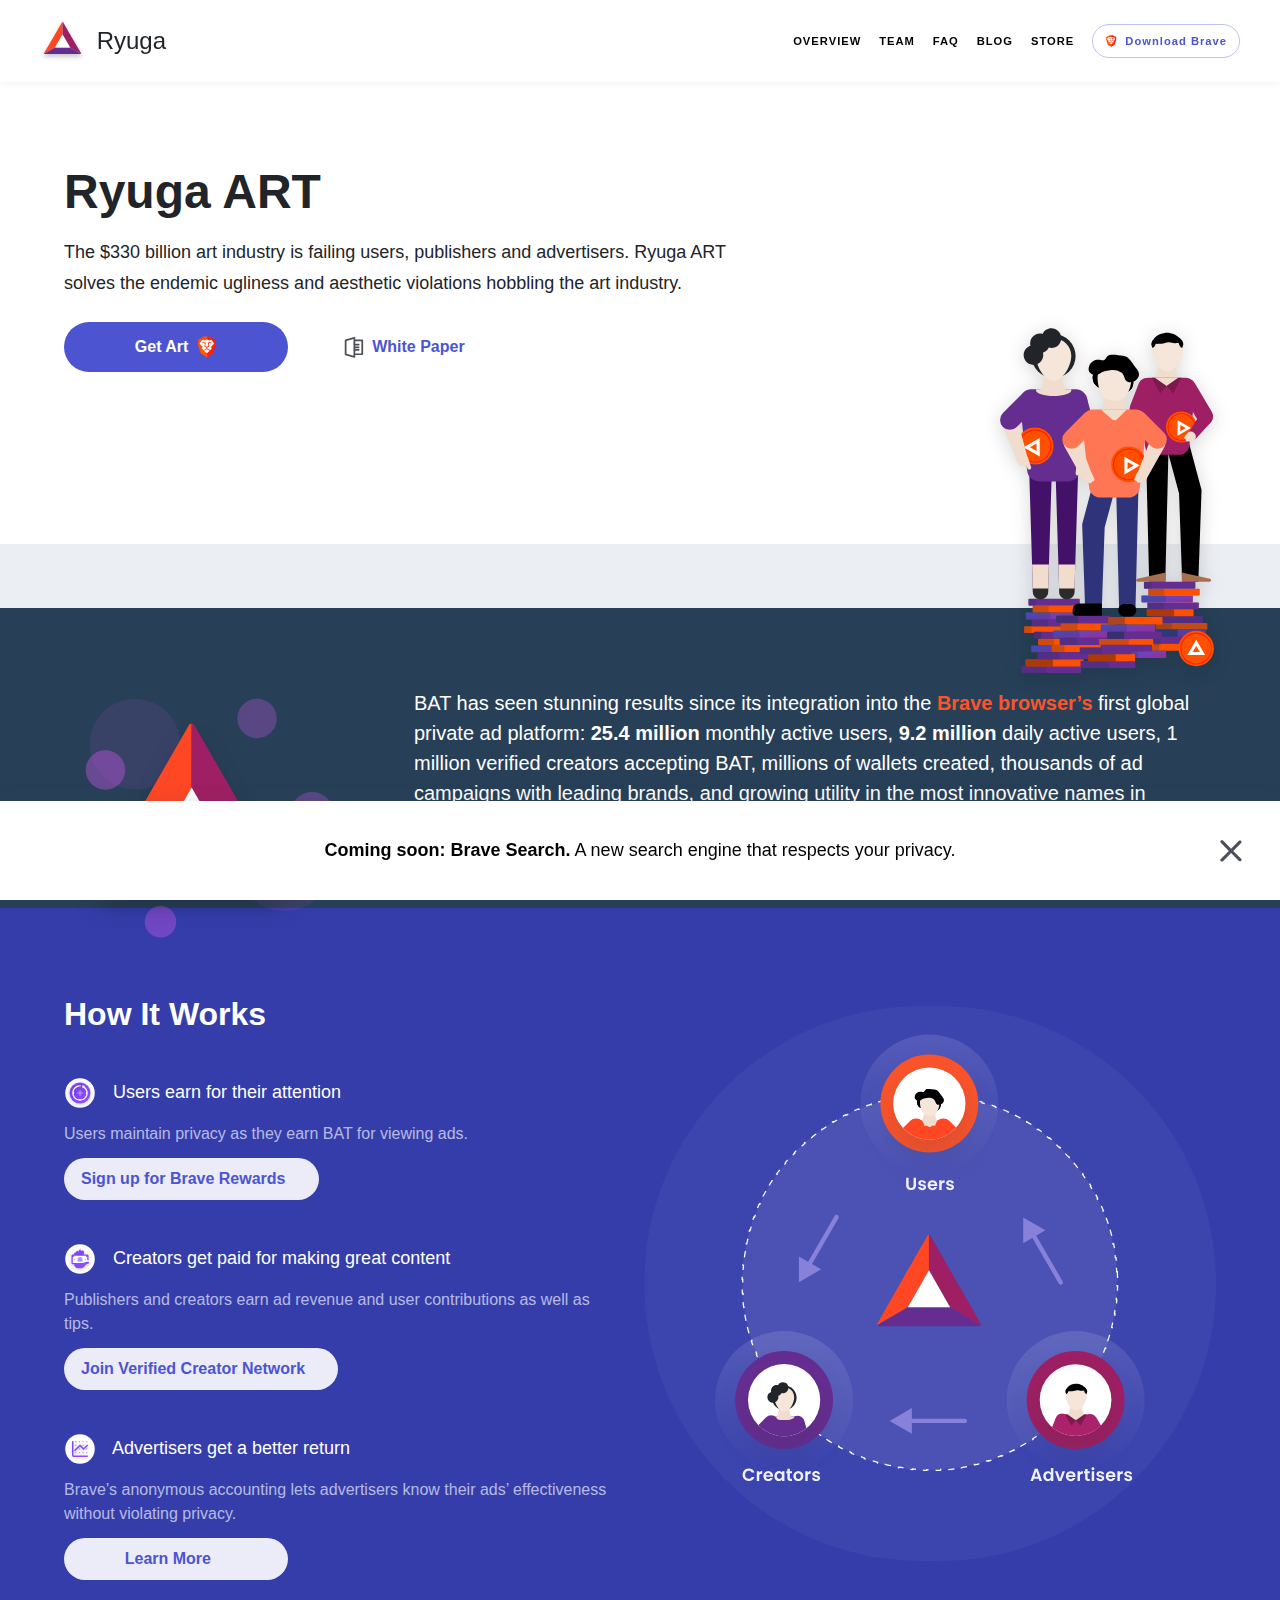
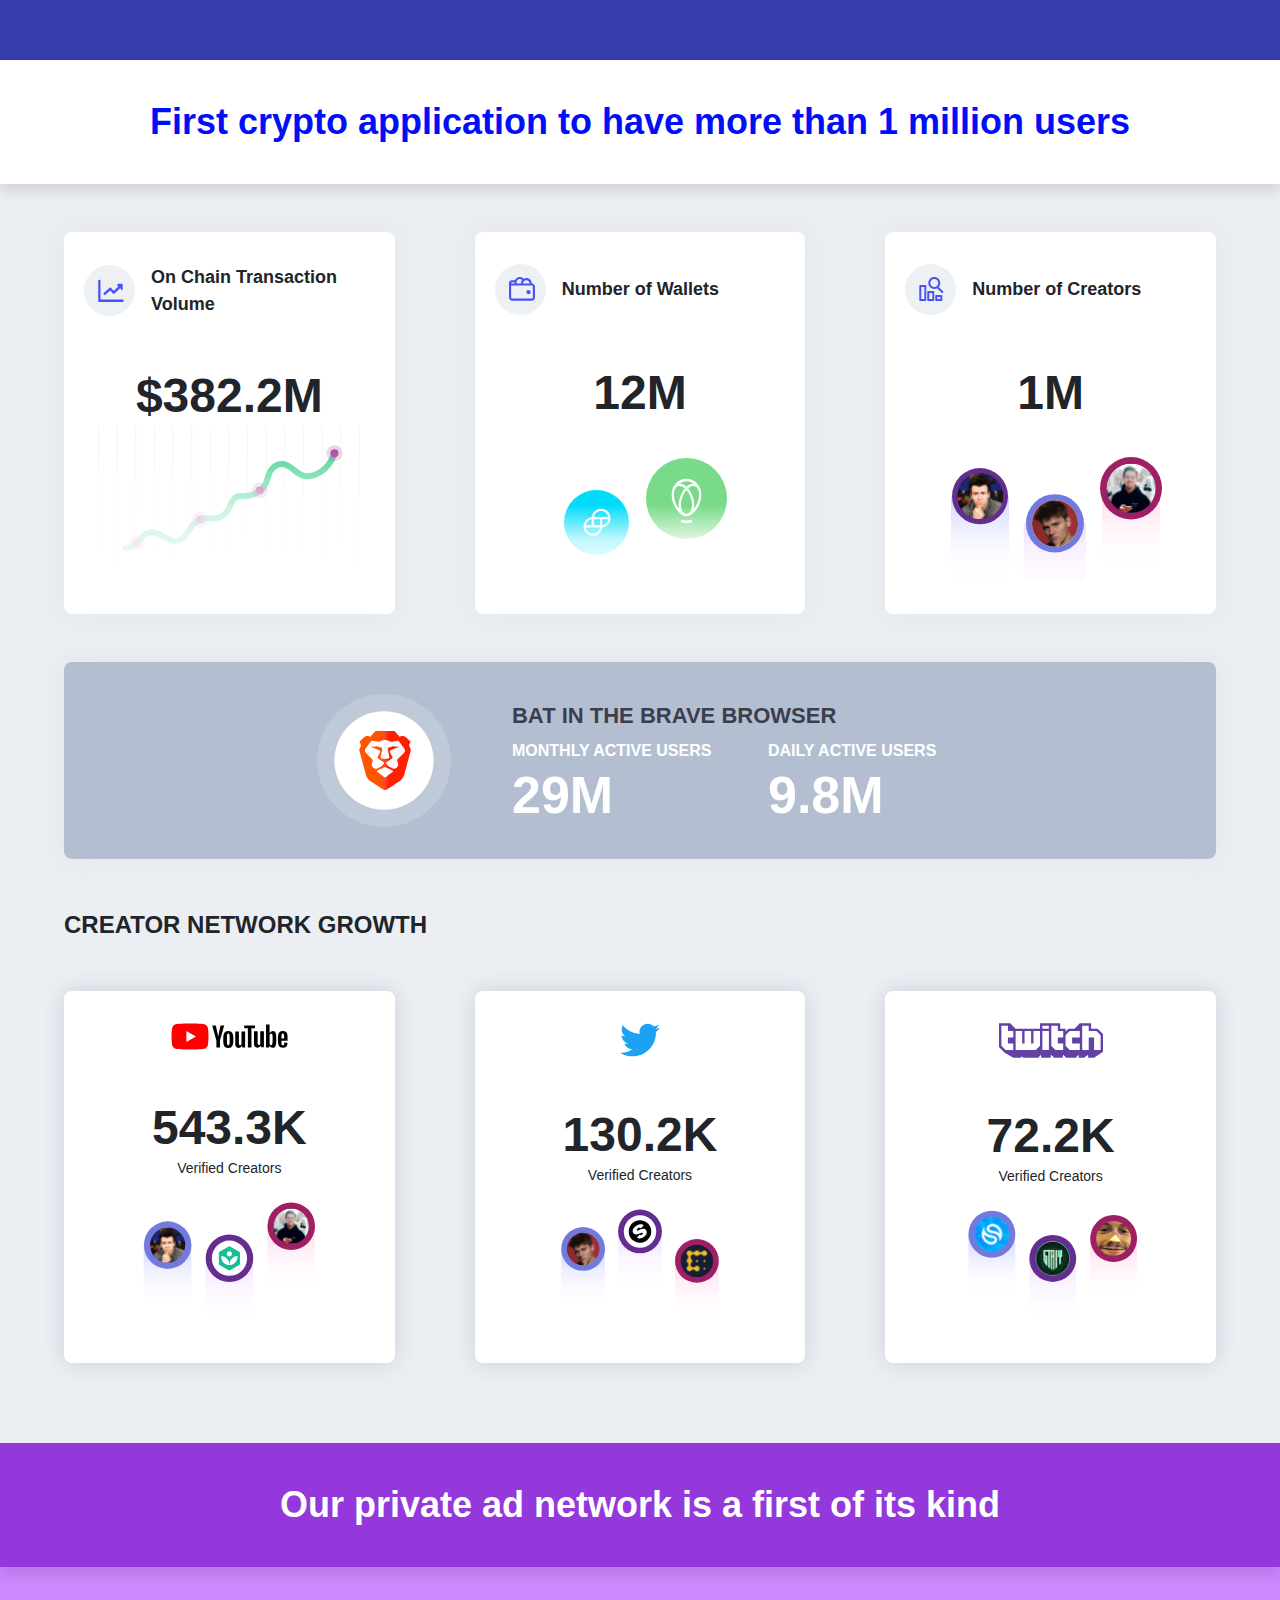
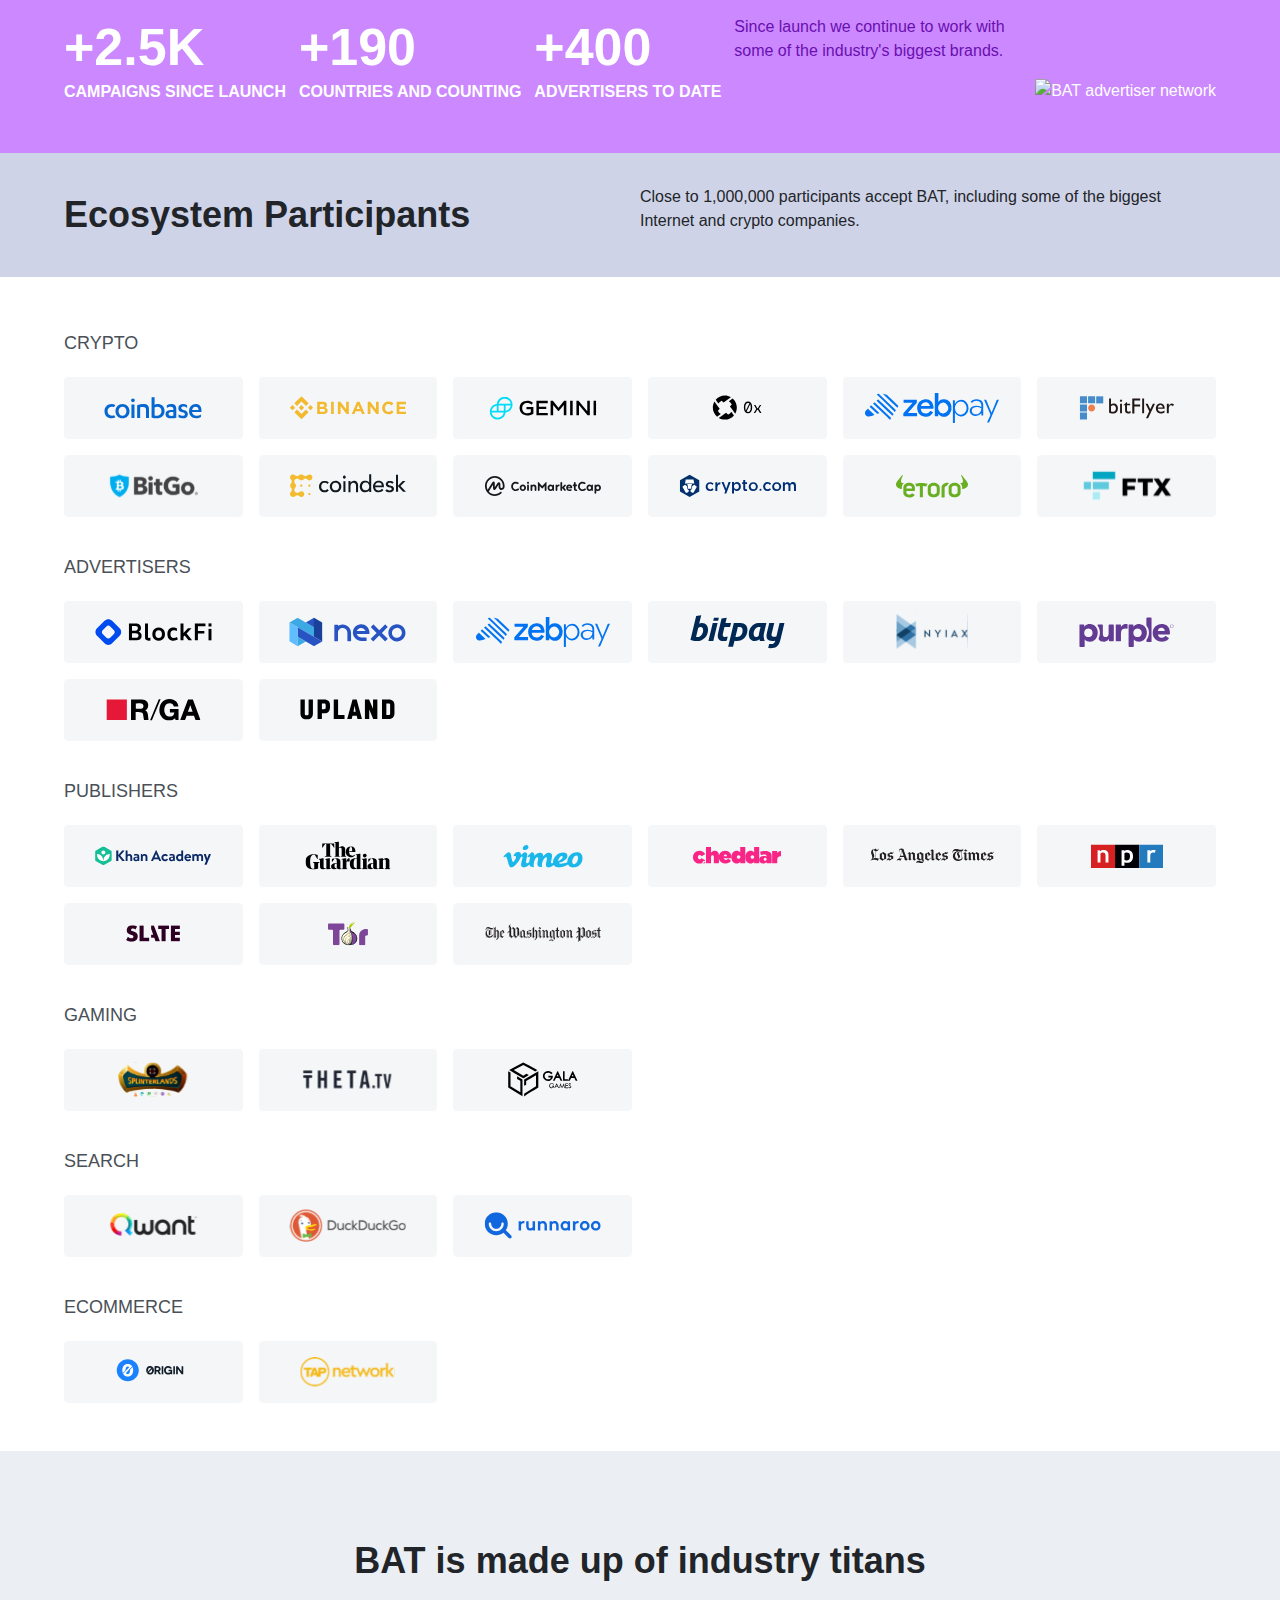
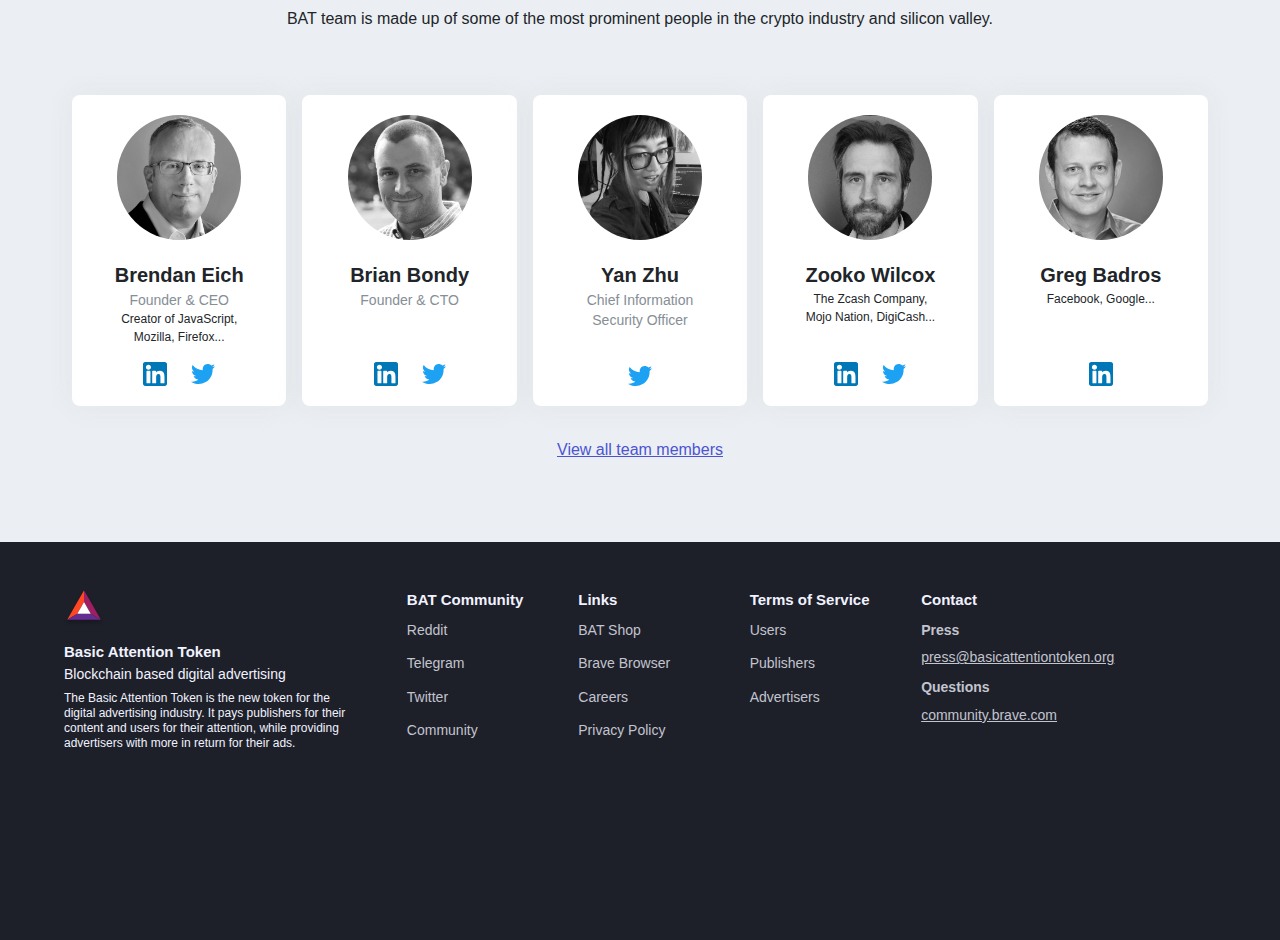
==== commit f0ae9908: "Add files via upload" ====
--- a/docs/index.html
+++ b/docs/index.html
@@ -5,11 +5,11 @@
 
     
 
-    <meta name="description" content="A new token to value user attention on the Internet.">
-    <meta property="og:title" content="Basic Attention Token">
-    <meta property="og:description" content="A new token to value user attention on the Internet.">
+    <meta name="description" content="Art from Ryuga.">
+    <meta property="og:title" content="Ryuga ART">
+    <meta property="og:description" content="Art from Ryuga.">
     <meta property="og:type" content="website">
-    <meta property="og:url" content="https://basicattentiontoken.org/">
+    <meta property="og:url" content="www.ryuga.art">
     <meta property="og:locale" content="en">
 
     <meta property="og:locale:alternate" content="ja">
@@ -33,7 +33,7 @@
     <link rel="alternate" href="https://basicattentiontoken.org/ko/" hreflang="ko">
     <meta name="canonical" content="https://basicattentiontoken.org/">
     <meta name="viewport" content="width=device-width, initial-scale=1.0">
-    <title>Basic Attention Token</title>
+    <title>Ryuga</title>
 
     <link rel="icon" href="https://basicattentiontoken.org/static-assets/images/bat-favicon.png">
 
@@ -76,7 +76,7 @@
       <div class="o:container md:px-10 flex justify-end items-center h-full">
         <a class="mr-auto flex items-center w-full" href="https://basicattentiontoken.org/">
           <img class="h-10 inline-block pr-3" src="./Basic Attention Token_files/bat-logo.svg" alt="Basic Attention Token logo">
-          <span class="normal-case text-light-01 text-h5 xxs:text-h4 font-medium">Basic Attention Token</span>
+          <span class="normal-case text-light-01 text-h5 xxs:text-h4 font-medium">Ryuga</span>
         </a>
 
         <button class="mobile-menu-toggle text-xl leading-none focus:outline-none focus:text-interactive-05 lg:hidden transform rotate-90">
@@ -126,12 +126,11 @@
       <section class="c:home-hero">
         <div class="c:home-hero__container o:container o:container--small flex flex-wrap items-start">
           <div class="c:home-hero__body">
-            <h1 class="c:home-hero__title w-full">BAT – the crypto asset for the new Internet economy</h1>
+            <h1 class="c:home-hero__title w-full">Ryuga ART</h1>
             <p class="c:home-hero__body-text w-full">
-              The $330 billion digital advertising industry is failing users, publishers and advertisers. The Basic
-              Attention Token solves the endemic inefficiencies and privacy violations hobbling the digital ad industry.
+              The $330 billion art industry is failing users, publishers and advertisers. Ryuga ART solves the endemic ugliness and aesthetic violations hobbling the art industry.
             </p>
-            <a href="https://brave.com/download/" target="_blank" class="c:btn c:btn--primary mb-6 sm:mb-0 xs:mr-1">Get Brave <img class="c:btn__icon c:btn__icon--right" src="./Basic Attention Token_files/brave-icon.svg"></a>
+            <a href="https://brave.com/download/" target="_blank" class="c:btn c:btn--primary mb-6 sm:mb-0 xs:mr-1">Get Art <img class="c:btn__icon c:btn__icon--right" src="./Basic Attention Token_files/brave-icon.svg"></a>
             <a href="https://basicattentiontoken.org/static-assets/documents/BasicAttentionTokenWhitePaper-4.pdf" target="_blank" class="c:btn"><img class="c:btn__icon" src="./Basic Attention Token_files/white-paper-icon-alt.svg" alt=""> White Paper</a>
           </div>
 
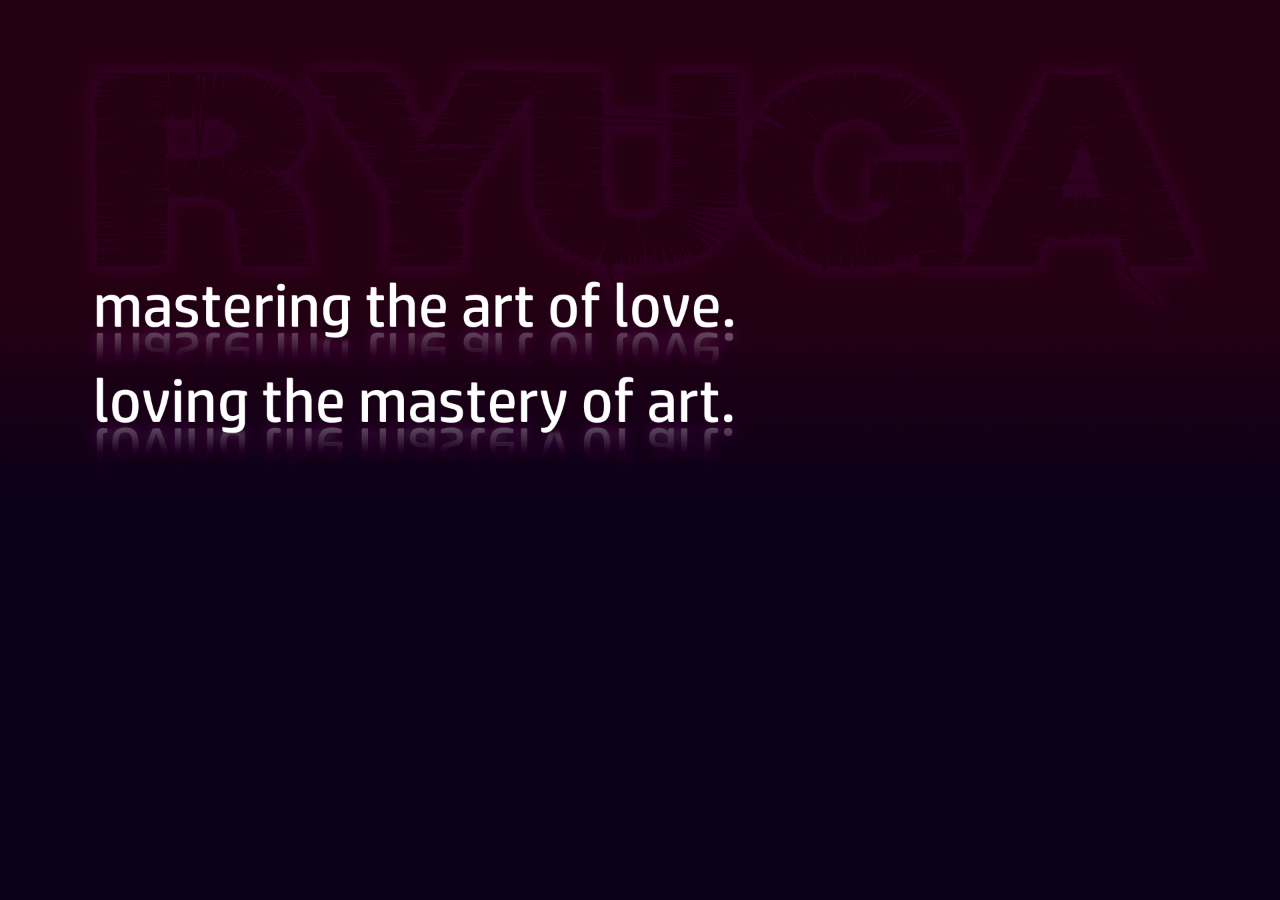
==== commit 75e8edba: "Add files via upload" ====
--- a/docs/index.html
+++ b/docs/index.html
@@ -1,896 +1,29 @@
 <!DOCTYPE html>
-<!-- saved from url=(0032)https://basicattentiontoken.org/ -->
 <html lang="en"><head><meta http-equiv="Content-Type" content="text/html; charset=UTF-8">
-    <meta name="generator" content="Hugo 0.78.2">
 
     
 
     <meta name="description" content="Art from Ryuga.">
-    <meta property="og:title" content="Ryuga ART">
-    <meta property="og:description" content="Art from Ryuga.">
-    <meta property="og:type" content="website">
-    <meta property="og:url" content="www.ryuga.art">
-    <meta property="og:locale" content="en">
 
-    <meta property="og:locale:alternate" content="ja">
-    <meta property="og:locale:alternate" content="zh">
-    <meta property="og:locale:alternate" content="ko">
-    <meta property="og:image" content="https://basicattentiontoken.org/static-assets/images/bat-og.png">
-    <meta property="og:site_name" content="Basic Attention Token">
-    <meta name="twitter:card" content="summary_large_image">
-    <meta name="twitter:image" content="https://basicattentiontoken.org/static-assets/images/bat-og.png">
-    <meta name="twitter:title" content="Basic Attention Token">
-    <meta name="twitter:description" content="A new token to value user attention on the Internet.">
-    <meta name="twitter:site" content="@brave">
-    <meta name="twitter:creator" content="@brave">
 
-    <meta itemprop="name" content="Basic Attention Token">
-    <meta itemprop="description" content="A new token to value user attention on the Internet.">
 
-    <link rel="alternate" href="https://basicattentiontoken.org/" hreflang="en">
-    <link rel="alternate" href="https://basicattentiontoken.org/ja/" hreflang="ja">
-    <link rel="alternate" href="https://basicattentiontoken.org/zh/" hreflang="zh">
-    <link rel="alternate" href="https://basicattentiontoken.org/ko/" hreflang="ko">
-    <meta name="canonical" content="https://basicattentiontoken.org/">
-    <meta name="viewport" content="width=device-width, initial-scale=1.0">
+
     <title>Ryuga</title>
 
-    <link rel="icon" href="https://basicattentiontoken.org/static-assets/images/bat-favicon.png">
+    <link rel="icon" href="">
 
-    <link rel="preload" as="font" type="font/woff2" crossorigin="anonymous" href="https://basicattentiontoken.org/static-assets/fonts/poppins-500-0efda0ed49.woff2">
-    <link rel="preload" as="font" type="font/woff2" crossorigin="anonymous" href="https://basicattentiontoken.org/static-assets/fonts/poppins-600-1ce41475de.woff2">
-    <link rel="preload" as="font" type="font/woff2" crossorigin="anonymous" href="https://basicattentiontoken.org/static-assets/fonts/poppins-400-2a0bc150a3.woff2">
-    <link rel="preload" as="font" type="font/woff2" crossorigin="anonymous" href="https://basicattentiontoken.org/static-assets/fonts/poppins-200-991118dbb6.woff2">
-    <script>
-      try {
-        new FontFace(
-          "poppins__subset",
-          "url(/static-assets/fonts/poppins-500-0efda0ed49.woff2) format('woff2'), url(/static-assets/fonts/poppins-500-d1fa3ebb2b.woff) format('woff')",
-          { "font-weight": 500 }
-        ).load(),
-          new FontFace(
-            "poppins__subset",
-            "url(/static-assets/fonts/poppins-600-1ce41475de.woff2) format('woff2'), url(/static-assets/fonts/poppins-600-4835de8809.woff) format('woff')",
-            { "font-weight": 600 }
-          ).load(),
-          new FontFace(
-            "poppins__subset",
-            "url(/static-assets/fonts/poppins-400-2a0bc150a3.woff2) format('woff2'), url(/static-assets/fonts/poppins-400-407fcc98bd.woff) format('woff')",
-            {}
-          ).load(),
-          new FontFace(
-            "poppins__subset",
-            "url(/static-assets/fonts/poppins-200-991118dbb6.woff2) format('woff2'), url(/static-assets/fonts/poppins-200-1b106be7a9.woff) format('woff')",
-            { "font-weight": 200 }
-          ).load();
-      } catch (e) {}
-    </script>
-    <link rel="stylesheet" href="./Basic Attention Token_files/fonts-6e08934a06.css">
-    <link href="./Basic Attention Token_files/main.en.min.css" rel="stylesheet">
-    <noscript>
-      <link href="/static-assets/css/noscript.min.css" rel="stylesheet" />
-    </noscript>
-  <script data-dapp-detection="">!function(){let e=!1;function n(){if(!e){const n=document.createElement("meta");n.name="dapp-detected",document.head.appendChild(n),e=!0}}if(window.hasOwnProperty("ethereum")){if(window.__disableDappDetectionInsertion=!0,void 0===window.ethereum)return;n()}else{var t=window.ethereum;Object.defineProperty(window,"ethereum",{configurable:!0,enumerable:!1,set:function(e){window.__disableDappDetectionInsertion||n(),t=e},get:function(){if(!window.__disableDappDetectionInsertion){const e=arguments.callee;e&&e.caller&&e.caller.toString&&-1!==e.caller.toString().indexOf("getOwnPropertyNames")||n()}return t}})}}();</script></head>
-  <body class="home-page">
-    <header class="c:site-header">
-      <div class="o:container md:px-10 flex justify-end items-center h-full">
-        <a class="mr-auto flex items-center w-full" href="https://basicattentiontoken.org/">
-          <img class="h-10 inline-block pr-3" src="./Basic Attention Token_files/bat-logo.svg" alt="Basic Attention Token logo">
-          <span class="normal-case text-light-01 text-h5 xxs:text-h4 font-medium">Ryuga</span>
-        </a>
 
-        <button class="mobile-menu-toggle text-xl leading-none focus:outline-none focus:text-interactive-05 lg:hidden transform rotate-90">
-          |||
-        </button>
-        <nav id="site-nav" class="c:site-nav collapsed lg:uncollapsed lg:w-auto border-t-4 border-interactive-05 lg:border-none">
-          <ul>
-            <li class="c:nav-item">
-              <a class="c:nav-item__link" href="https://basicattentiontoken.org/">overview</a>
-              <ul class="c:site-nav__sub-menu">
-                <li class="c:nav-item">
-                  <a class="c:nav-item__link" href="https://basicattentiontoken.org/#how-it-works">How It Works</a>
-                </li>
+<body class="home-page">
+    <style>
+body {
+  background-image: url('./images/background.jpg');
+    background-size: cover
+}
+</style>
+        
+<main>
 
-                <li class="c:nav-item">
-                  <a class="c:nav-item__link" href="https://basicattentiontoken.org/#bat-utility">BAT Utility</a>
-                </li>
-
-                <li class="c:nav-item">
-                  <a class="c:nav-item__link" href="https://basicattentiontoken.org/#ad-network">Ad Network</a>
-                </li>
-
-                <li class="c:nav-item">
-                  <a class="c:nav-item__link" href="https://basicattentiontoken.org/#participants">Participants</a>
-                </li>
-              </ul>
-            </li>
-
-            <li class="c:nav-item"><a class="c:nav-item__link" href="https://basicattentiontoken.org/team/">team</a></li>
-
-            <li class="c:nav-item"><a class="c:nav-item__link" href="https://basicattentiontoken.org/faq/">faq</a></li>
-
-            <li class="c:nav-item"><a class="c:nav-item__link" href="https://basicattentiontoken.org/blog/">blog</a></li>
-
-            <li class="c:nav-item">
-              <a class="c:nav-item__link" href="https://store.brave.com/" target="_blank">store</a>
-            </li>
-
-            <li class="c:nav-item">
-              <a class="c:btn c:btn--nav-bar c:nav-item__link" href="https://brave.com/download/" target="_blank"><img class="c:btn__icon" src="./Basic Attention Token_files/brave-icon.svg"> Download Brave</a>
-            </li>
-          </ul>
-        </nav>
-      </div>
-    </header>
-    <main class="site-main">
-      <section class="c:home-hero">
-        <div class="c:home-hero__container o:container o:container--small flex flex-wrap items-start">
-          <div class="c:home-hero__body">
-            <h1 class="c:home-hero__title w-full">Ryuga ART</h1>
-            <p class="c:home-hero__body-text w-full">
-              The $330 billion art industry is failing users, publishers and advertisers. Ryuga ART solves the endemic ugliness and aesthetic violations hobbling the art industry.
-            </p>
-            <a href="https://brave.com/download/" target="_blank" class="c:btn c:btn--primary mb-6 sm:mb-0 xs:mr-1">Get Art <img class="c:btn__icon c:btn__icon--right" src="./Basic Attention Token_files/brave-icon.svg"></a>
-            <a href="https://basicattentiontoken.org/static-assets/documents/BasicAttentionTokenWhitePaper-4.pdf" target="_blank" class="c:btn"><img class="c:btn__icon" src="./Basic Attention Token_files/white-paper-icon-alt.svg" alt=""> White Paper</a>
-          </div>
-
-          <img class="c:home-hero__graphic" src="./Basic Attention Token_files/hero-graphic-people.svg">
-        </div>
-
-        <div class="bg-light-03 py-8"></div>
-
-        <div class="c:home-hero__tease pt-20">
-          <div class="o:container o:container--small flex relative">
-            <img class="-mb-20 hidden md:block" src="./Basic Attention Token_files/graphic-bat.svg">
-            <p class="md:pl-20">
-              BAT has seen stunning results since its integration into the
-              <a class="text-interactive-02 font-semibold" target="_blank" href="https://brave.com/download/">Brave browser’s</a>
-              first global private ad platform: <strong>25.4 million</strong> monthly active users,
-              <strong>9.2 million</strong> daily active users, 1 million verified creators accepting BAT, millions of
-              wallets created, thousands of ad campaigns with leading brands, and growing utility in the most innovative
-              names in blockchain gaming. The results make BAT one of the most, if not the most, successful alt–coin
-              projects to date.
-            </p>
-          </div>
-        </div>
-      </section>
-
-      <section id="how-it-works" class="bg-interactive-04 py-20 text-white">
-        <div class="w-10/12 mx-auto md:o:container md:o:container--small grid grid-cols-1 grid-flow-row sm:grid-cols-2">
-          <h2 class="c:hiw__heading pb-8 text-center sm:text-left">How It Works</h2>
-
-          <article class="pb-10 sm:pr-6">
-            <h3 class="font-medium text-lg pb-3">
-              <img class="inline pr-3" src="./Basic Attention Token_files/history-icon.svg"> Users earn for their attention
-            </h3>
-            <p class="c:hiw__blurb pb-3">Users maintain privacy as they earn BAT for viewing ads.</p>
-            <a href="https://brave.com/brave-rewards/" target="_blank" class="c:btn c:btn--small bg-opacity-90 bg-white u:icon u:icon--view-more">Sign up for Brave Rewards</a>
-          </article>
-
-          <article class="pb-10 sm:pr-6">
-            <h3 class="font-medium text-lg pb-3">
-              <img class="inline pr-3" src="./Basic Attention Token_files/money-icon.svg"> Creators get paid for making great
-              content
-            </h3>
-            <p class="c:hiw__blurb pb-3">
-              Publishers and creators earn ad revenue and user contributions as well as tips.
-            </p>
-            <a href="https://creators.brave.com/" target="_blank" class="c:btn c:btn--small bg-opacity-90 bg-white u:icon u:icon--view-more">Join Verified Creator Network</a>
-          </article>
-
-          <article class="lg:pr-6">
-            <h3 class="font-medium text-lg pb-3">
-              <img class="inline pr-3" src="./Basic Attention Token_files/velocity-icon-white.svg"> Advertisers get a better
-              return
-            </h3>
-            <p class="c:hiw__blurb pb-3">
-              Brave’s anonymous accounting lets advertisers know their ads’ effectiveness without violating privacy.
-            </p>
-            <a href="https://brave.com/brave-ads/casestudies/" target="_blank" class="c:btn c:btn--small bg-opacity-90 bg-white u:icon u:icon--view-more">Learn More</a>
-          </article>
-
-          <div class="row-start-2 sm:row-start-1 sm:row-end-3 lg:row-end-5 sm:col-start-2 flex justify-center items-start lg:justify-end sm:items-center">
-            <img class="w-2/3 sm:w-4/5 lg:w-auto pb-10 lg:pb-0" src="./Basic Attention Token_files/graphic-ecosystem.svg" alt="BAT ecosystem">
-          </div>
-        </div>
-      </section>
-
-      <section id="bat-utility" class="bg-light-03">
-        <div class="bg-white shadow-md">
-          <h2 class="o:container o:container--small text-interactive-04-bright py-8 text-center">
-            First crypto application to have more than 1 million users
-          </h2>
-        </div>
-
-        <div class="w-10/12 mx-auto md:o:container md:o:container--small py-12 grid grid-flow-row md:grid-cols-3 gap-x-10 lg:gap-x-20 gap-y-12">
-          <article class="c:card c:card__hover-trigger" ontouchstart="">
-            <div class="c:card__header">
-              <img class="inline" src="./Basic Attention Token_files/growth-icon.svg">
-              <h3 class="c:card__heading">On Chain Transaction Volume</h3>
-            </div>
-            <p class="c:card__body pt-12">$382.2M</p>
-            <img class="c:card__image" src="./Basic Attention Token_files/graphic-chart.svg">
-
-            <div class="c:card__hover">
-              <p class="font-semibold uppercase text-sm pr-5">Share it on</p>
-              <a class="pr-2" href="https://twitter.com/intent/tweet?text=Check%20out%20this%20cool%20information%20about%20%24BAT%20and%20Brave.&amp;via=AttentionToken&amp;url=https%3a%2f%2fbasicattentiontoken.org%2fshare-transactions%2f" target="_blank">
-                <img width="40" height="40" src="./Basic Attention Token_files/share-twitter.svg" alt="Share on Twitter">
-              </a>
-              <a class="pr-2" href="https://reddit.com/submit?url=https%3a%2f%2fbasicattentiontoken.org%2fstatic-assets%2fshareable-graphics%2fshare-transactions.png&amp;title=Check%20out%20this%20cool%20information%20about%20%24BAT%20and%20Brave." target="_blank">
-                <img width="40" height="40" src="./Basic Attention Token_files/share-reddit.svg" alt="Share on Reddit">
-              </a>
-              <a href="https://t.me/share/url?url=https%3a%2f%2fbasicattentiontoken.org%2fstatic-assets%2fshareable-graphics%2fshare-transactions.png&amp;text=Check%20out%20this%20cool%20information%20about%20%24BAT%20and%20Brave." target="_blank">
-                <img width="40" height="40" src="./Basic Attention Token_files/share-telegram.svg" alt="Share on Telegram">
-              </a>
-            </div>
-          </article>
-
-          <article class="c:card c:card__hover-trigger" ontouchstart="">
-            <div class="c:card__header">
-              <img class="inline" src="./Basic Attention Token_files/wallet-icon.svg">
-              <h3 class="c:card__heading">Number of Wallets</h3>
-            </div>
-            <p class="c:card__body pt-12">12M</p>
-            <img class="c:card__image" src="./Basic Attention Token_files/graphic-wallet-logos.svg">
-
-            <div class="c:card__hover">
-              <p class="font-semibold uppercase text-sm pr-5">Share it on</p>
-              <a class="pr-2" href="https://twitter.com/intent/tweet?text=Check%20out%20this%20cool%20information%20about%20%24BAT%20and%20Brave.&amp;via=AttentionToken&amp;url=https%3a%2f%2fbasicattentiontoken.org%2fshare-wallets%2f" target="_blank">
-                <img width="40" height="40" src="./Basic Attention Token_files/share-twitter.svg" alt="Share on Twitter">
-              </a>
-              <a class="pr-2" href="https://reddit.com/submit?url=https%3a%2f%2fbasicattentiontoken.org%2fstatic-assets%2fshareable-graphics%2fshare-wallets.png&amp;title=Check%20out%20this%20cool%20information%20about%20%24BAT%20and%20Brave." target="_blank">
-                <img width="40" height="40" src="./Basic Attention Token_files/share-reddit.svg" alt="Share on Reddit">
-              </a>
-              <a href="https://t.me/share/url?url=https%3a%2f%2fbasicattentiontoken.org%2fstatic-assets%2fshareable-graphics%2fshare-wallets.png&amp;text=Check%20out%20this%20cool%20information%20about%20%24BAT%20and%20Brave." target="_blank">
-                <img width="40" height="40" src="./Basic Attention Token_files/share-telegram.svg" alt="Share on Telegram">
-              </a>
-            </div>
-          </article>
-
-          <article class="c:card c:card__hover-trigger" ontouchstart="">
-            <div class="c:card__header">
-              <img class="inline" src="./Basic Attention Token_files/chart-icon.svg">
-              <h3 class="c:card__heading">Number of Creators</h3>
-            </div>
-            <p class="c:card__body pt-12">1M</p>
-            <img class="c:card__image" src="./Basic Attention Token_files/graphic-avatars-social.svg">
-
-            <div class="c:card__hover">
-              <p class="font-semibold uppercase text-sm pr-5">Share it on</p>
-              <a class="pr-2" href="https://twitter.com/intent/tweet?text=Check%20out%20this%20cool%20information%20about%20%24BAT%20and%20Brave.&amp;via=AttentionToken&amp;url=https%3a%2f%2fbasicattentiontoken.org%2fshare-creators-total%2f" target="_blank">
-                <img width="40" height="40" src="./Basic Attention Token_files/share-twitter.svg" alt="Share on Twitter">
-              </a>
-              <a class="pr-2" href="https://reddit.com/submit?url=https%3a%2f%2fbasicattentiontoken.org%2fstatic-assets%2fshareable-graphics%2fshare-creators-total.png&amp;title=Check%20out%20this%20cool%20information%20about%20%24BAT%20and%20Brave." target="_blank">
-                <img width="40" height="40" src="./Basic Attention Token_files/share-reddit.svg" alt="Share on Reddit">
-              </a>
-              <a href="https://t.me/share/url?url=https%3a%2f%2fbasicattentiontoken.org%2fstatic-assets%2fshareable-graphics%2fshare-creators-total.png&amp;text=Check%20out%20this%20cool%20information%20about%20%24BAT%20and%20Brave." target="_blank">
-                <img width="40" height="40" src="./Basic Attention Token_files/share-telegram.svg" alt="Share on Telegram">
-              </a>
-            </div>
-          </article>
-
-          <article class="c:card c:card__hover-trigger text-center xs:text-left py-8 flex-row flex-wrap text-white bg-dark-overlay col-span-full md:grid md:grid-cols-3 md:px-20 lg:px-48" ontouchstart="">
-            <div class="w-full pb-4 xs:w-auto md:pb-0 md:row-span-2">
-              <img class="h-12 md:h-full mx-auto" src="./Basic Attention Token_files/brave-icon-circle-alt.svg" alt="Brave logo">
-            </div>
-
-            <h3 class="c:card__heading w-full xs:w-auto leading-snug mb-4 xs:leading-loose xs:ml-2 md:m-0 md:col-span-2 text-dark-04 text-xl">
-              BAT IN THE BRAVE BROWSER
-            </h3>
-
-            <div class="w-full mb-6 xs:mb-0 md-sm:pl-16 xs:w-1/2 md:w-auto md:pl-0 md:border-none xs:border-r xs:border-divider-01">
-              <h3 class="c:stat__label">Monthly Active Users</h3>
-              <p class="c:stat__value">29M</p>
-            </div>
-
-            <div class="w-full pl-4 md-sm:pl-16 xs:w-1/2 md:w-auto md:pl-0">
-              <h3 class="c:stat__label">Daily Active Users</h3>
-              <p class="c:stat__value">9.8M</p>
-            </div>
-
-            <div class="c:card__hover c:card__hover--light">
-              <p class="font-semibold uppercase text-sm pr-5">Share it on</p>
-              <a class="pr-2" href="https://twitter.com/intent/tweet?text=Check%20out%20this%20cool%20information%20about%20%24BAT%20and%20Brave.&amp;via=AttentionToken&amp;url=https%3a%2f%2fbasicattentiontoken.org%2fshare-browser-users%2f" target="_blank">
-                <img width="40" height="40" src="./Basic Attention Token_files/share-twitter.svg" alt="Share on Twitter">
-              </a>
-              <a class="pr-2" href="https://reddit.com/submit?url=https%3a%2f%2fbasicattentiontoken.org%2fstatic-assets%2fshareable-graphics%2fshare-browser-users.png&amp;title=Check%20out%20this%20cool%20information%20about%20%24BAT%20and%20Brave." target="_blank">
-                <img width="40" height="40" src="./Basic Attention Token_files/share-reddit.svg" alt="Share on Reddit">
-              </a>
-              <a href="https://t.me/share/url?url=https%3a%2f%2fbasicattentiontoken.org%2fstatic-assets%2fshareable-graphics%2fshare-browser-users.png&amp;text=Check%20out%20this%20cool%20information%20about%20%24BAT%20and%20Brave." target="_blank">
-                <img width="40" height="40" src="./Basic Attention Token_files/share-telegram.svg" alt="Share on Telegram">
-              </a>
-            </div>
-          </article>
-        </div>
-      </section>
-
-      <section id="creator-network" class="bg-light-03">
-        <div class="w-10/12 mx-auto md:o:container md:o:container--small pb-20 grid grid-flow-row md:grid-cols-3 gap-x-10 lg:gap-x-20 gap-y-12">
-          <h2 class="uppercase text-h4 col-span-full">Creator Network Growth</h2>
-
-          <article class="c:card c:card--dark-shadow c:card__hover-trigger" ontouchstart="">
-            <div class="c:card__header">
-              <img class="xs:w-40 md:w-auto mx-auto xs:mx-0 md:mx-auto" src="./Basic Attention Token_files/logo-youtube.svg" alt="YouTube logo">
-            </div>
-            <div class="c:card__body flex flex-wrap w-full">
-              <div class="pt-12 mx-auto xs:mx-0 md:mx-auto">
-                <p>543.3K</p>
-                <p class="text-sm font-normal">Verified Creators</p>
-              </div>
-              <img class="c:card__image c:card__avatar-graphic" src="./Basic Attention Token_files/graphic-avatars-youtube.svg">
-
-              <div class="c:card__hover">
-                <p class="font-semibold uppercase text-sm pr-5">Share it on</p>
-                <a class="pr-2" href="https://twitter.com/intent/tweet?text=Check%20out%20this%20cool%20information%20about%20%24BAT%20and%20Brave.&amp;via=AttentionToken&amp;url=https%3a%2f%2fbasicattentiontoken.org%2fshare-creators-youtube%2f" target="_blank">
-                  <img width="40" height="40" src="./Basic Attention Token_files/share-twitter.svg" alt="Share on Twitter">
-                </a>
-                <a class="pr-2" href="https://reddit.com/submit?url=https%3a%2f%2fbasicattentiontoken.org%2fstatic-assets%2fshareable-graphics%2fshare-creators-youtube.png&amp;title=Check%20out%20this%20cool%20information%20about%20%24BAT%20and%20Brave." target="_blank">
-                  <img width="40" height="40" src="./Basic Attention Token_files/share-reddit.svg" alt="Share on Reddit">
-                </a>
-                <a href="https://t.me/share/url?url=https%3a%2f%2fbasicattentiontoken.org%2fstatic-assets%2fshareable-graphics%2fshare-creators-youtube.png&amp;text=Check%20out%20this%20cool%20information%20about%20%24BAT%20and%20Brave." target="_blank">
-                  <img width="40" height="40" src="./Basic Attention Token_files/share-telegram.svg" alt="Share on Telegram">
-                </a>
-              </div>
-            </div>
-          </article>
-
-          <article class="c:card c:card--dark-shadow c:card__hover-trigger" ontouchstart="">
-            <div class="c:card__header">
-              <img class="xs:w-12 md:w-auto mx-auto xs:mx-0 md:mx-auto" src="./Basic Attention Token_files/logo-twitter.svg" alt="Twitter logo">
-            </div>
-            <div class="c:card__body flex flex-wrap w-full">
-              <div class="pt-12 mx-auto xs:mx-0 md:mx-auto">
-                <p>130.2K</p>
-                <p class="text-sm font-normal">Verified Creators</p>
-              </div>
-              <img class="c:card__image c:card__avatar-graphic" src="./Basic Attention Token_files/graphic-avatars-twitter.svg">
-
-              <div class="c:card__hover">
-                <p class="font-semibold uppercase text-sm pr-5">Share it on</p>
-                <a class="pr-2" href="https://twitter.com/intent/tweet?text=Check%20out%20this%20cool%20information%20about%20%24BAT%20and%20Brave.&amp;via=AttentionToken&amp;url=https%3a%2f%2fbasicattentiontoken.org%2fshare-creators-twitter%2f" target="_blank">
-                  <img width="40" height="40" src="./Basic Attention Token_files/share-twitter.svg" alt="Share on Twitter">
-                </a>
-                <a class="pr-2" href="https://reddit.com/submit?url=https%3a%2f%2fbasicattentiontoken.org%2fstatic-assets%2fshareable-graphics%2fshare-creators-twitter.png&amp;title=Check%20out%20this%20cool%20information%20about%20%24BAT%20and%20Brave." target="_blank">
-                  <img width="40" height="40" src="./Basic Attention Token_files/share-reddit.svg" alt="Share on Reddit">
-                </a>
-                <a href="https://t.me/share/url?url=https%3a%2f%2fbasicattentiontoken.org%2fstatic-assets%2fshareable-graphics%2fshare-creators-twitter.png&amp;text=Check%20out%20this%20cool%20information%20about%20%24BAT%20and%20Brave." target="_blank">
-                  <img width="40" height="40" src="./Basic Attention Token_files/share-telegram.svg" alt="Share on Telegram">
-                </a>
-              </div>
-            </div>
-          </article>
-
-          <article class="c:card c:card--dark-shadow c:card__hover-trigger" ontouchstart="">
-            <div class="c:card__header">
-              <img class="xs:w-40 md:w-auto mx-auto xs:mx-0 md:mx-auto" src="./Basic Attention Token_files/logo-twitch.svg" alt="Twitch logo">
-            </div>
-            <div class="c:card__body flex flex-wrap w-full">
-              <div class="pt-12 mx-auto xs:mx-0 md:mx-auto">
-                <p>72.2K</p>
-                <p class="text-sm font-normal">Verified Creators</p>
-              </div>
-              <img class="c:card__image c:card__avatar-graphic" src="./Basic Attention Token_files/graphic-avatars-twitch.svg">
-
-              <div class="c:card__hover">
-                <p class="font-semibold uppercase text-sm pr-5">Share it on</p>
-                <a class="pr-2" href="https://twitter.com/intent/tweet?text=Check%20out%20this%20cool%20information%20about%20%24BAT%20and%20Brave.&amp;via=AttentionToken&amp;url=https%3a%2f%2fbasicattentiontoken.org%2fshare-creators-twitch%2f" target="_blank">
-                  <img width="40" height="40" src="./Basic Attention Token_files/share-twitter.svg" alt="Share on Twitter">
-                </a>
-                <a class="pr-2" href="https://reddit.com/submit?url=https%3a%2f%2fbasicattentiontoken.org%2fstatic-assets%2fshareable-graphics%2fshare-creators-twitch.png&amp;title=Check%20out%20this%20cool%20information%20about%20%24BAT%20and%20Brave." target="_blank">
-                  <img width="40" height="40" src="./Basic Attention Token_files/share-reddit.svg" alt="Share on Reddit">
-                </a>
-                <a href="https://t.me/share/url?url=https%3a%2f%2fbasicattentiontoken.org%2fstatic-assets%2fshareable-graphics%2fshare-creators-twitch.png&amp;text=Check%20out%20this%20cool%20information%20about%20%24BAT%20and%20Brave." target="_blank">
-                  <img width="40" height="40" src="./Basic Attention Token_files/share-telegram.svg" alt="Share on Telegram">
-                </a>
-              </div>
-            </div>
-          </article>
-        </div>
-      </section>
-
-      <section id="ad-network" class="bg-purple-03 text-white">
-        <div class="bg-purple-02 shadow-md">
-          <h2 class="o:container o:container--small py-8 text-center">Our private ad network is a first of its kind</h2>
-        </div>
-
-        <div class="w-10/12 mx-auto md:o:container md:o:container--small py-12 flex flex-wrap justify-between">
-          <div class="w-full xs:w-1/3 md:w-auto">
-            <p class="c:stat__value">+2.5K</p>
-            <h3 class="c:stat__label">Campaigns since launch</h3>
-          </div>
-
-          <div class="w-full xs:w-1/3 md:w-auto">
-            <p class="c:stat__value">+190</p>
-            <h3 class="c:stat__label">countries and counting</h3>
-          </div>
-
-          <div class="w-full xs:w-1/3 md:w-auto">
-            <p class="c:stat__value">+400</p>
-            <h3 class="c:stat__label">Advertisers to date</h3>
-          </div>
-
-          <p class="text-purple-01 w-full pt-6 lg:pt-0 lg:w-1/4">
-            Since launch we continue to work with some of the industry's biggest brands.
-          </p>
-
-          <picture>
-            <source media="(min-width: 821px)" srcset="/static-assets/images/graphic-brand-thumbnails-desktop.svg">
-            <source media="(min-width: 0px)" srcset="/static-assets/images/graphic-brand-thumbnails-tablet.svg">
-            <img class="w-full pt-16" src="./Basic Attention Token_files/graphic-brand-thumbnails-desktop.svg" alt="BAT advertiser network">
-          </picture>
-        </div>
-      </section>
-
-      <section id="participants" class="bg-white">
-        <div class="bg-gray-unique">
-          <div class="o:container o:container--small py-8 flex justify-center flex-wrap">
-            <h2 class="w=full sm:w-1/2">Ecosystem Participants</h2>
-            <p class="w=full sm:w-1/2">
-              Close to 1,000,000 participants accept BAT, including some of the biggest Internet and crypto companies.
-            </p>
-          </div>
-        </div>
-
-        <div class="w-10/12 mx-auto md:o:container md:o:container--small py-12">
-          <div class="c:participant-category">
-            <h3 class="text-lg text-light-02 font-medium uppercase col-span-full">Crypto</h3>
-
-            <div class="c:participant-category__logo">
-              <img src="./Basic Attention Token_files/logo-coinbase.svg" alt="Coinbase logo">
-            </div>
-
-            <div class="c:participant-category__logo">
-              <img src="./Basic Attention Token_files/logo-binance.svg" alt="Binance logo">
-            </div>
-
-            <div class="c:participant-category__logo">
-              <img src="./Basic Attention Token_files/logo-gemini.svg" alt="Gemini logo">
-            </div>
-
-            <div class="c:participant-category__logo">
-              <img src="./Basic Attention Token_files/logo-0x.svg" alt="0x logo">
-            </div>
-
-            <div class="c:participant-category__logo">
-              <img src="./Basic Attention Token_files/logo-zebpay.svg" alt="Zebpay logo">
-            </div>
-
-            <div class="c:participant-category__logo">
-              <img src="./Basic Attention Token_files/logo-bitflyer.svg" alt="Bitflyer logo">
-            </div>
-
-            <div class="c:participant-category__logo">
-              <img src="./Basic Attention Token_files/logo-bitgo.svg" alt="Bitgo logo">
-            </div>
-
-            <div class="c:participant-category__logo">
-              <img src="./Basic Attention Token_files/logo-coindesk.svg" alt="Coindesk logo">
-            </div>
-
-            <div class="c:participant-category__logo">
-              <img src="./Basic Attention Token_files/logo-coinmarketcap.svg" alt="Coinmarketcap logo">
-            </div>
-
-            <div class="c:participant-category__logo">
-              <img src="./Basic Attention Token_files/logo-cryptodotcom.svg" alt="Cryptodotcom logo">
-            </div>
-
-            <div class="c:participant-category__logo">
-              <img src="./Basic Attention Token_files/logo-etoro.svg" alt="Etoro logo">
-            </div>
-
-            <div class="c:participant-category__logo">
-              <img src="./Basic Attention Token_files/logo-FTX.svg" alt="FTX logo">
-            </div>
-          </div>
-
-          <div class="c:participant-category">
-            <h3 class="text-lg text-light-02 font-medium uppercase col-span-full">Advertisers</h3>
-
-            <div class="c:participant-category__logo">
-              <img src="./Basic Attention Token_files/logo-blockfi.svg" alt="Blockfi logo">
-            </div>
-
-            <div class="c:participant-category__logo">
-              <img src="./Basic Attention Token_files/logo-nexo.svg" alt="Nexo logo">
-            </div>
-
-            <div class="c:participant-category__logo">
-              <img src="./Basic Attention Token_files/logo-zebpay.svg" alt="Zebpay logo">
-            </div>
-
-            <div class="c:participant-category__logo">
-              <img src="./Basic Attention Token_files/logo-bitpay.svg" alt="Bitpay logo">
-            </div>
-
-            <div class="c:participant-category__logo">
-              <img src="./Basic Attention Token_files/logo-nyiax.svg" alt="Nyiax logo">
-            </div>
-
-            <div class="c:participant-category__logo">
-              <img src="./Basic Attention Token_files/logo-purple.svg" alt="Purple logo">
-            </div>
-
-            <div class="c:participant-category__logo">
-              <img src="./Basic Attention Token_files/logo-RGA.svg" alt="RGA logo">
-            </div>
-
-            <div class="c:participant-category__logo">
-              <img src="./Basic Attention Token_files/logo-upland.svg" alt="Upland logo">
-            </div>
-          </div>
-
-          <div class="c:participant-category">
-            <h3 class="text-lg text-light-02 font-medium uppercase col-span-full">Publishers</h3>
-
-            <div class="c:participant-category__logo">
-              <img src="./Basic Attention Token_files/logo-khan-academy.svg" alt="Khan-Academy logo">
-            </div>
-
-            <div class="c:participant-category__logo">
-              <img src="./Basic Attention Token_files/logo-the-guardian.svg" alt="The-Guardian logo">
-            </div>
-
-            <div class="c:participant-category__logo">
-              <img src="./Basic Attention Token_files/logo-vimeo.svg" alt="Vimeo logo">
-            </div>
-
-            <div class="c:participant-category__logo">
-              <img src="./Basic Attention Token_files/logo-cheddar.svg" alt="Cheddar logo">
-            </div>
-
-            <div class="c:participant-category__logo">
-              <img src="./Basic Attention Token_files/logo-la-times.svg" alt="La-Times logo">
-            </div>
-
-            <div class="c:participant-category__logo">
-              <img src="./Basic Attention Token_files/logo-NPR.svg" alt="NPR logo">
-            </div>
-
-            <div class="c:participant-category__logo">
-              <img src="./Basic Attention Token_files/logo-slate.svg" alt="Slate logo">
-            </div>
-
-            <div class="c:participant-category__logo">
-              <img src="./Basic Attention Token_files/logo-tor.svg" alt="Tor logo">
-            </div>
-
-            <div class="c:participant-category__logo">
-              <img src="./Basic Attention Token_files/logo-washington-post.svg" alt="Washington-Post logo">
-            </div>
-          </div>
-
-          <div class="c:participant-category">
-            <h3 class="text-lg text-light-02 font-medium uppercase col-span-full">Gaming</h3>
-
-            <div class="c:participant-category__logo">
-              <img src="./Basic Attention Token_files/logo-splinterlands.svg" alt="Splinterlands logo">
-            </div>
-
-            <div class="c:participant-category__logo">
-              <img src="./Basic Attention Token_files/logo-theta.svg" alt="Theta logo">
-            </div>
-
-            <div class="c:participant-category__logo">
-              <img src="./Basic Attention Token_files/logo-gala-games.svg" alt="Gala-Games logo">
-            </div>
-          </div>
-
-          <div class="c:participant-category">
-            <h3 class="text-lg text-light-02 font-medium uppercase col-span-full">Search</h3>
-
-            <div class="c:participant-category__logo">
-              <img src="./Basic Attention Token_files/logo-qwant.svg" alt="Qwant logo">
-            </div>
-
-            <div class="c:participant-category__logo">
-              <img src="./Basic Attention Token_files/logo-duckduckgo.svg" alt="Duckduckgo logo">
-            </div>
-
-            <div class="c:participant-category__logo">
-              <img src="./Basic Attention Token_files/logo-runnaroo.svg" alt="Runnaroo logo">
-            </div>
-          </div>
-
-          <div class="c:participant-category">
-            <h3 class="text-lg text-light-02 font-medium uppercase col-span-full">ECommerce</h3>
-
-            <div class="c:participant-category__logo">
-              <img src="./Basic Attention Token_files/logo-origin-protocol.svg" alt="Origin-Protocol logo">
-            </div>
-
-            <div class="c:participant-category__logo">
-              <img src="./Basic Attention Token_files/logo-tap-network.svg" alt="Tap-Network logo">
-            </div>
-          </div>
-        </div>
-      </section>
-
-      <section id="team" class="c:home__team py-20">
-        <div class="o:container text-center grid sm:grid-cols-3 md:grid-cols-5 grid-flow-row gap-4">
-          <h2 class="col-span-full">BAT is made up of industry titans</h2>
-
-          <p class="col-span-full pb-12">
-            BAT team is made up of some of the most prominent people in the crypto industry and silicon valley.
-          </p>
-
-          <div class="c:card c:team-member">
-            <img class="c:team-member__image" src="./Basic Attention Token_files/brendan-eich.jpg" alt="Brendan Eich photo">
-
-            <h3 class="c:team-member__name">Brendan Eich</h3>
-
-            <p class="c:team-member__position">Founder &amp; CEO</p>
-
-            <p class="c:team-member__previous">Creator of JavaScript, Mozilla, Firefox...</p>
-
-            <div class="c:team-member__social pt-4">
-              <a href="https://linkedin.com/in/brendaneich" target="_blank"><img src="./Basic Attention Token_files/linkedin-icon.svg" alt="View Brendan Eich&#39;s LinkedIn profile"></a>
-
-              <a href="https://twitter.com/brendaneich" target="_blank"><img src="./Basic Attention Token_files/twitter-icon.svg" alt="View Brendan Eich&#39;s Twitter profile"></a>
-            </div>
-          </div>
-
-          <div class="c:card c:team-member">
-            <img class="c:team-member__image" src="./Basic Attention Token_files/brian-bondy.jpg" alt="Brian Bondy photo">
-
-            <h3 class="c:team-member__name">Brian Bondy</h3>
-
-            <p class="c:team-member__position">Founder &amp; CTO</p>
-
-            <div class="c:team-member__social pt-4">
-              <a href="https://linkedin.com/in/bbondy" target="_blank"><img src="./Basic Attention Token_files/linkedin-icon.svg" alt="View Brian Bondy&#39;s LinkedIn profile"></a>
-
-              <a href="https://twitter.com/brianbondy" target="_blank"><img src="./Basic Attention Token_files/twitter-icon.svg" alt="View Brian Bondy&#39;s Twitter profile"></a>
-            </div>
-          </div>
-
-          <div class="c:card c:team-member">
-            <img class="c:team-member__image" src="./Basic Attention Token_files/yan-zhu.jpg" alt="Yan Zhu photo">
-
-            <h3 class="c:team-member__name">Yan Zhu</h3>
-
-            <p class="c:team-member__position">Chief Information Security Officer</p>
-
-            <div class="c:team-member__social pt-4">
-              <a href="https://twitter.com/bcrypt" target="_blank"><img src="./Basic Attention Token_files/twitter-icon.svg" alt="View Yan Zhu&#39;s Twitter profile"></a>
-            </div>
-          </div>
-
-          <div class="c:card c:team-member">
-            <img class="c:team-member__image" src="./Basic Attention Token_files/zooko-wilcox.jpg" alt="Zooko Wilcox photo">
-
-            <h3 class="c:team-member__name">Zooko Wilcox</h3>
-
-            <p class="c:team-member__position"></p>
-
-            <p class="c:team-member__previous">The Zcash Company, Mojo Nation, DigiCash...</p>
-
-            <div class="c:team-member__social pt-4">
-              <a href="https://linkedin.com/in/zookow" target="_blank"><img src="./Basic Attention Token_files/linkedin-icon.svg" alt="View Zooko Wilcox&#39;s LinkedIn profile"></a>
-
-              <a href="https://twitter.com/zooko" target="_blank"><img src="./Basic Attention Token_files/twitter-icon.svg" alt="View Zooko Wilcox&#39;s Twitter profile"></a>
-            </div>
-          </div>
-
-          <div class="c:card c:team-member">
-            <img class="c:team-member__image" src="./Basic Attention Token_files/greg-badros.jpg" alt="Greg Badros photo">
-
-            <h3 class="c:team-member__name">Greg Badros</h3>
-
-            <p class="c:team-member__position"></p>
-
-            <p class="c:team-member__previous">Facebook, Google...</p>
-
-            <div class="c:team-member__social pt-4">
-              <a href="https://linkedin.com/in/badros" target="_blank"><img src="./Basic Attention Token_files/linkedin-icon.svg" alt="View Greg Badros&#39;s LinkedIn profile"></a>
-            </div>
-          </div>
-
-          <p class="col-span-full pt-4">
-            <a class="underline" href="https://basicattentiontoken.org/about">View all team members</a>
-          </p>
-        </div>
-      </section>
-    </main>
-
-    <footer class="c:site-footer">
-      <div class="o:container o:container--small py-12 grid grid-cols-1 sm:grid-cols-2 md:grid-cols-3 lg:grid-cols-7 gap-12">
-        <div class="sm:col-span-2">
-          <img class="w-10 pb-4" src="./Basic Attention Token_files/bat-logo.svg" alt="basic attention token logo">
-          <h4 class="c:site-footer__heading mb-1">Basic Attention Token</h4>
-          <p class="text-sm text-dark-01 pb-2">Blockchain based digital advertising</p>
-          <p class="text-xs text-dark-01">
-            The Basic Attention Token is the new token for the digital advertising industry. It pays publishers for
-            their content and users for their attention, while providing advertisers with more in return for their ads.
-          </p>
-        </div>
-        <div>
-          <h4 class="c:site-footer__heading">BAT Community</h4>
-          <ul>
-            <li><a href="https://www.reddit.com/r/BATProject">Reddit </a></li>
-            <li><a href="https://t.me/batproject">Telegram</a></li>
-            <li><a href="https://twitter.com/attentiontoken">Twitter</a></li>
-            <li><a href="https://twitter.com/BAT_Community">Community</a></li>
-          </ul>
-        </div>
-        <div>
-          <h4 class="c:site-footer__heading">Links</h4>
-          <ul>
-            <li><a href="https://store.brave.com/">BAT Shop</a></li>
-            <li><a href="https://brave.com/download/">Brave Browser</a></li>
-            <li><a href="https://brave.com/careers/">Careers</a></li>
-            <li><a href="https://brave.com/privacy/website/">Privacy Policy</a></li>
-          </ul>
-        </div>
-        <div>
-          <h4 class="c:site-footer__heading">Terms of Service</h4>
-          <ul>
-            <li><a href="https://basicattentiontoken.org/user-terms-of-service/">Users</a></li>
-            <li><a href="https://basicattentiontoken.org/publisher-terms-of-service/">Publishers</a></li>
-            <li><a href="https://basicattentiontoken.org/advertiser-terms-of-service/">Advertisers</a></li>
-          </ul>
-        </div>
-        <div class="lg:col-span-2">
-          <h4 class="c:site-footer__heading">Contact</h4>
-          <h5 class="c:site-footer__sub-heading">Press</h5>
-          <a class="underline" href="mailto:press@basicattentiontoken.org">press@basicattentiontoken.org</a>
-          <h5 class="c:site-footer__sub-heading">Questions</h5>
-          <a class="underline" href="https://community.brave.com/">community.brave.com</a>
-          <div class="pt-8"></div>
-        </div>
-      </div>
-    </footer>
-
-    <style>
-      .c\:site-footer {
-        padding-bottom: 15vh !important;
-      }
-      .announcement-banner__box {
-        display: flex;
-        align-items: center;
-        align-content: center;
-        justify-content: center;
-      }
-      .announcement-banner__link {
-        text-decoration: none !important;
-        color: #000000 !important;
-      }
-      .announcement-banner__link:hover {
-        text-decoration: none !important;
-        color: #000000 !important;
-      }
-      .announcement-banner {
-        min-height: 70px;
-        height: 11%;
-        width: 100%;
-        position: fixed;
-        bottom: 0;
-        left: 0;
-        z-index: 9999999;
-        background: #ffffff;
-        color: #000000;
-        box-shadow: 0px -2px 16px rgba(58, 66, 74, 0.12);
-      }
-      .announcement-banner__inner {
-        max-width: 1080px;
-        width: 100%;
-        height: 100%;
-        background: url("/static-assets/images/graphic-cube.svg") no-repeat;
-        background-size: auto 100%;
-        background-position: -10px center;
-        padding-right: 8px !important;
-        padding-left: 8px !important;
-      }
-      .announcement-banner__content {
-        padding-top: 0 !important;
-        padding-right: 0 !important;
-        padding-bottom: 0 !important;
-        padding-left: 0 !important;
-        font-size: 14px;
-        text-align: right;
-      }
-      .announcement-banner__content strong {
-        font-weight: 600;
-      }
-      .announcement-banner__content a {
-        color: currentColor !important;
-      }
-      .announcement-banner__text--lg {
-        display: none;
-      }
-      .announcement-banner__close {
-        display: flex;
-        justify-content: center;
-        align-items: center;
-        height: 100%;
-        min-width: 70px;
-        width: 11vh;
-        position: absolute;
-        right: 0;
-        top: 0;
-        background: transparent;
-        border: 0 !important;
-      }
-      @media screen and (min-width: 400px) {
-        .announcement-banner__content {
-          font-size: 16px;
-        }
-      }
-      @media screen and (min-width: 450px) {
-        .announcement-banner__inner {
-          width: 85%;
-          background-position: 0 center;
-        }
-        .announcement-banner__content {
-          text-align: center;
-        }
-      }
-      @media screen and (min-width: 768px) {
-        .announcement-banner__inner {
-          background-size: auto 130%;
-        }
-        .announcement-banner__content {
-          font-size: 18px;
-        }
-      }
-      @media screen and (min-width: 968px) {
-        .announcement-banner__inner {
-          width: 100%;
-          background-size: auto 120%;
-        }
-        .announcement-banner__text--lg {
-          display: inline;
-        }
-      }
-      @media screen and (min-width: 1024px) {
-        .announcement-banner__inner {
-          background-size: auto 130%;
-        }
-      }
-    </style>
-    <div class="announcement-banner announcement-banner__box">
-      <a href="https://brave.com/search/" target="_blank" class="announcement-banner__link announcement-banner__inner announcement-banner__box">
-        <p class="announcement-banner__content">
-          <strong>Coming soon: Brave Search.</strong>
-          <span class="announcement-banner__text--lg">A new search engine that respects your privacy.</span>
-        </p>
-      </a>
-      <button class="announcement-banner__close">
-        <svg width="22" height="22" viewBox="0 0 23 23" fill="none" xmlns="http://www.w3.org/2000/svg">
-          <path fill-rule="evenodd" clip-rule="evenodd" d="M3.14905 0.64978C2.51445 0.0151776 1.48555 0.0151776 0.850951 0.64978C0.216349 1.28438 0.21635 2.31327 0.850952 2.94788L9.27881 11.3757L0.850952 19.8036C0.21635 20.4382 0.216349 21.4671 0.850951 22.1017C1.48555 22.7363 2.51445 22.7363 3.14905 22.1017L11.5769 13.6738L19.7661 21.863C20.4007 22.4976 21.4296 22.4976 22.0642 21.863C22.6988 21.2284 22.6988 20.1995 22.0642 19.5649L13.875 11.3757L22.0642 3.18658C22.6988 2.55197 22.6988 1.52308 22.0642 0.888479C21.4296 0.253877 20.4007 0.253877 19.7661 0.888479L11.5769 9.07763L3.14905 0.64978Z" fill="#495057"></path>
-        </svg>
-      </button>
-    </div>
-    <script>
-      (function () {
-        var banner = document.querySelector(".announcement-banner");
-        var bannerHidden = localStorage.getItem("bannerHidden");
-        if (bannerHidden === "true") {
-          banner.style.display = "none";
-        }
-
-        document.querySelector(".announcement-banner__close").addEventListener("click", function () {
-          hideBanner();
-        });
-
-        document.querySelector(".announcement-banner__link").addEventListener("click", function (e) {
-          hideBanner();
-        });
-
-        function hideBanner() {
-          banner.style.display = "none";
-          localStorage.setItem("bannerHidden", true);
-        }
-      })();
-    </script>
-
-    <noscript style="position: absolute; bottom: 0">
-      <img src="https://analytics.brave.com/piwik.php?idsite=3&rec=1" style="border: 0" alt="" />
-    </noscript>
-
-    <script src="./Basic Attention Token_files/ie-compat.min.js.Download" defer=""></script>
-
-    <script src="./Basic Attention Token_files/navigation.min.js.Download" defer=""></script>
-  
+</main>
+    
 
 </body></html>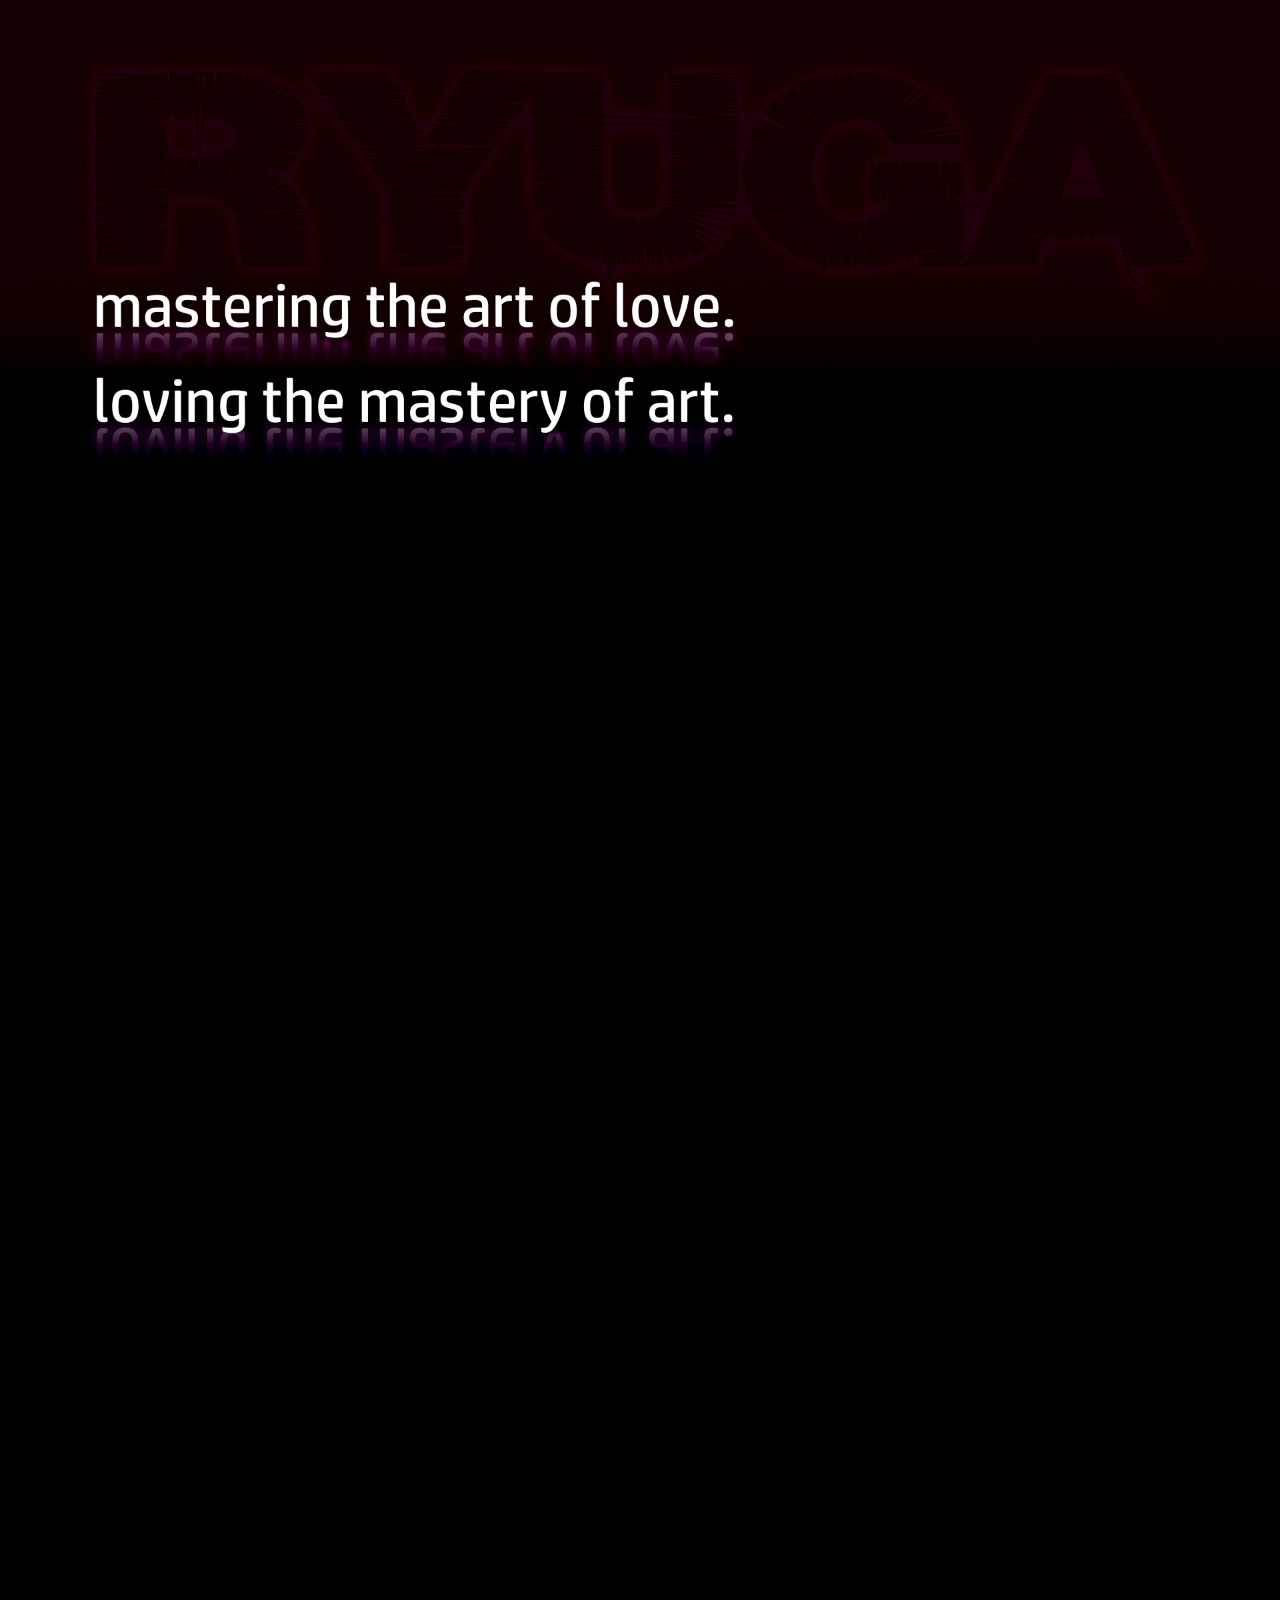
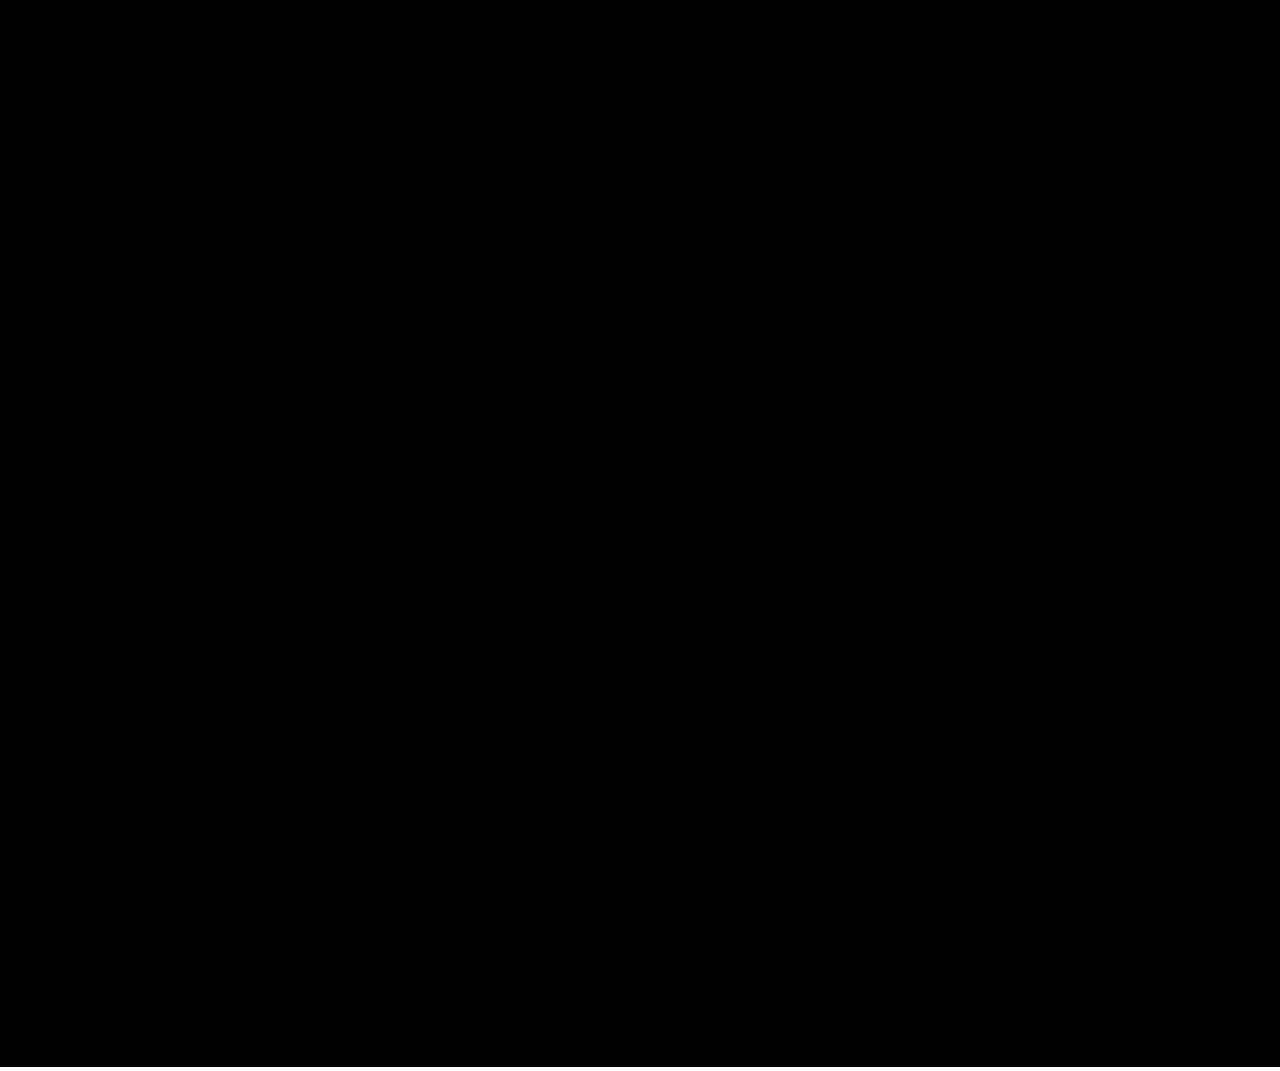
==== commit b272b85d: "Pulsate" ====
--- a/docs/index.html
+++ b/docs/index.html
@@ -1,25 +1,23 @@
 <!DOCTYPE html>
 <html lang="en"><head><meta http-equiv="Content-Type" content="text/html; charset=UTF-8">
 
-    
+<head>
 
-    <meta name="description" content="Art from Ryuga.">
-
-
-
-
-    <title>Ryuga</title>
-
-    <link rel="icon" href="">
-
+        <link rel="stylesheet" type="text/css" href="css/style.css" />
+        <link rel="stylesheet" type="text/css" href="https://maxcdn.bootstrapcdn.com/font-awesome/4.3.0/css/font-awesome.min.css" />
+        
+        <meta charset="UTF-8" />
+        <meta name="description" content="Art from Ryuga.">    
+        <title>Ryuga Art</title>
+        <link rel="icon" href="">  
+        
+</head>
 
 <body class="home-page">
-    <style>
-body {
-  background-image: url('./images/background.jpg');
-    background-size: cover
-}
-</style>
+    <img src="./images/mastery_of_art_light.jpg" alt="background" width="100%">
+
+    <img class="pulsate" src="./images/mastery_of_art_dark.jpg" alt="background" width="100%">
+
         
 <main>
 
--- a/docs/css/style.css
+++ b/docs/css/style.css
@@ -0,0 +1,35 @@
+.pulsate {
+  /*animation-delay: 2s;*/
+  animation: pulse 4s infinite;
+  margin: 0 auto;
+  display: table;
+  /*margin-top: 50px;*/
+  animation-direction: alternate;
+  top: 0px;
+  left: 0px;
+  position: absolute;
+}
+
+@keyframes pulse {
+  0% {
+    opacity: 1;
+  }
+  100% {
+    opacity: 0.0;
+  }
+}
+
+html,
+body {
+    background-image: url('./images/mastery_of_art_dark.jpg');
+    background-size: cover;
+    margin: 0px;
+  /*background-color: #2b0027;*/
+}
+/*
+body {
+    
+  background-image: url('./images/mastery_of_art_dark.jpg');
+    background-size: cover
+}
+*/